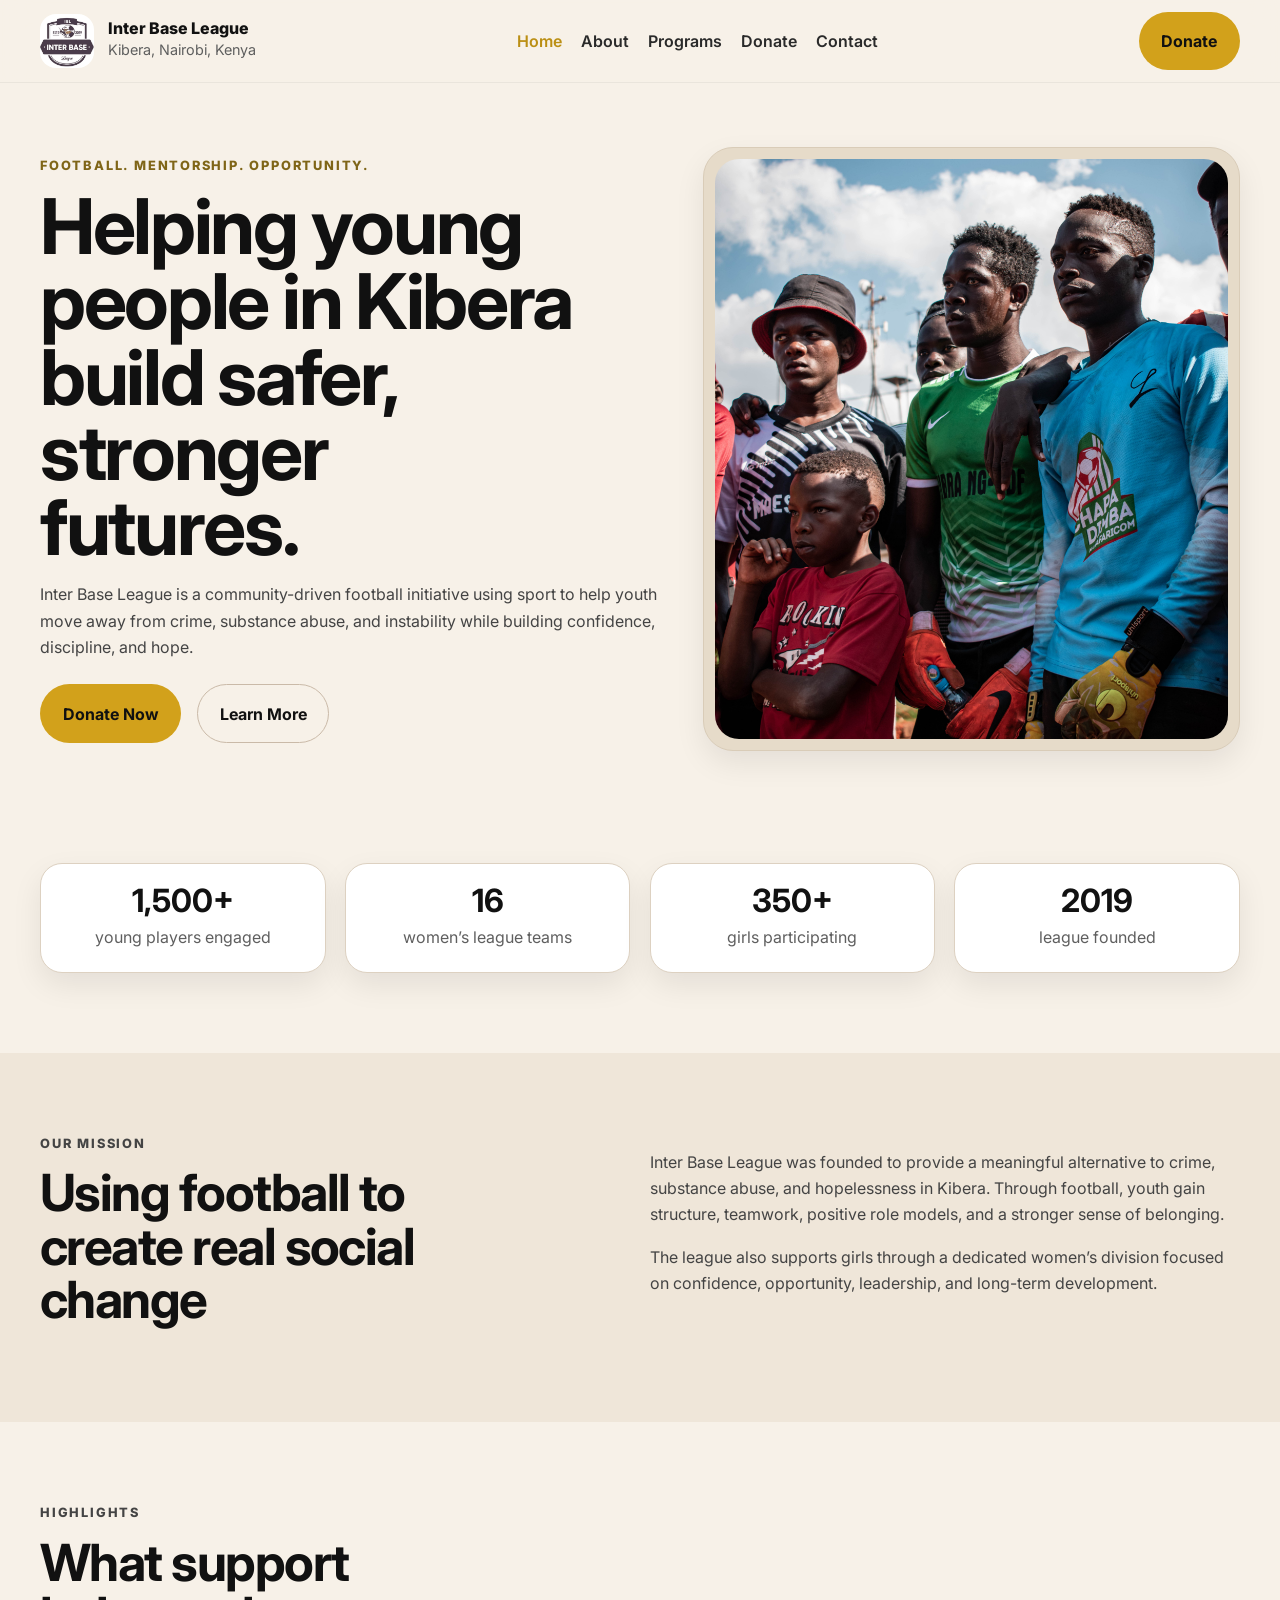
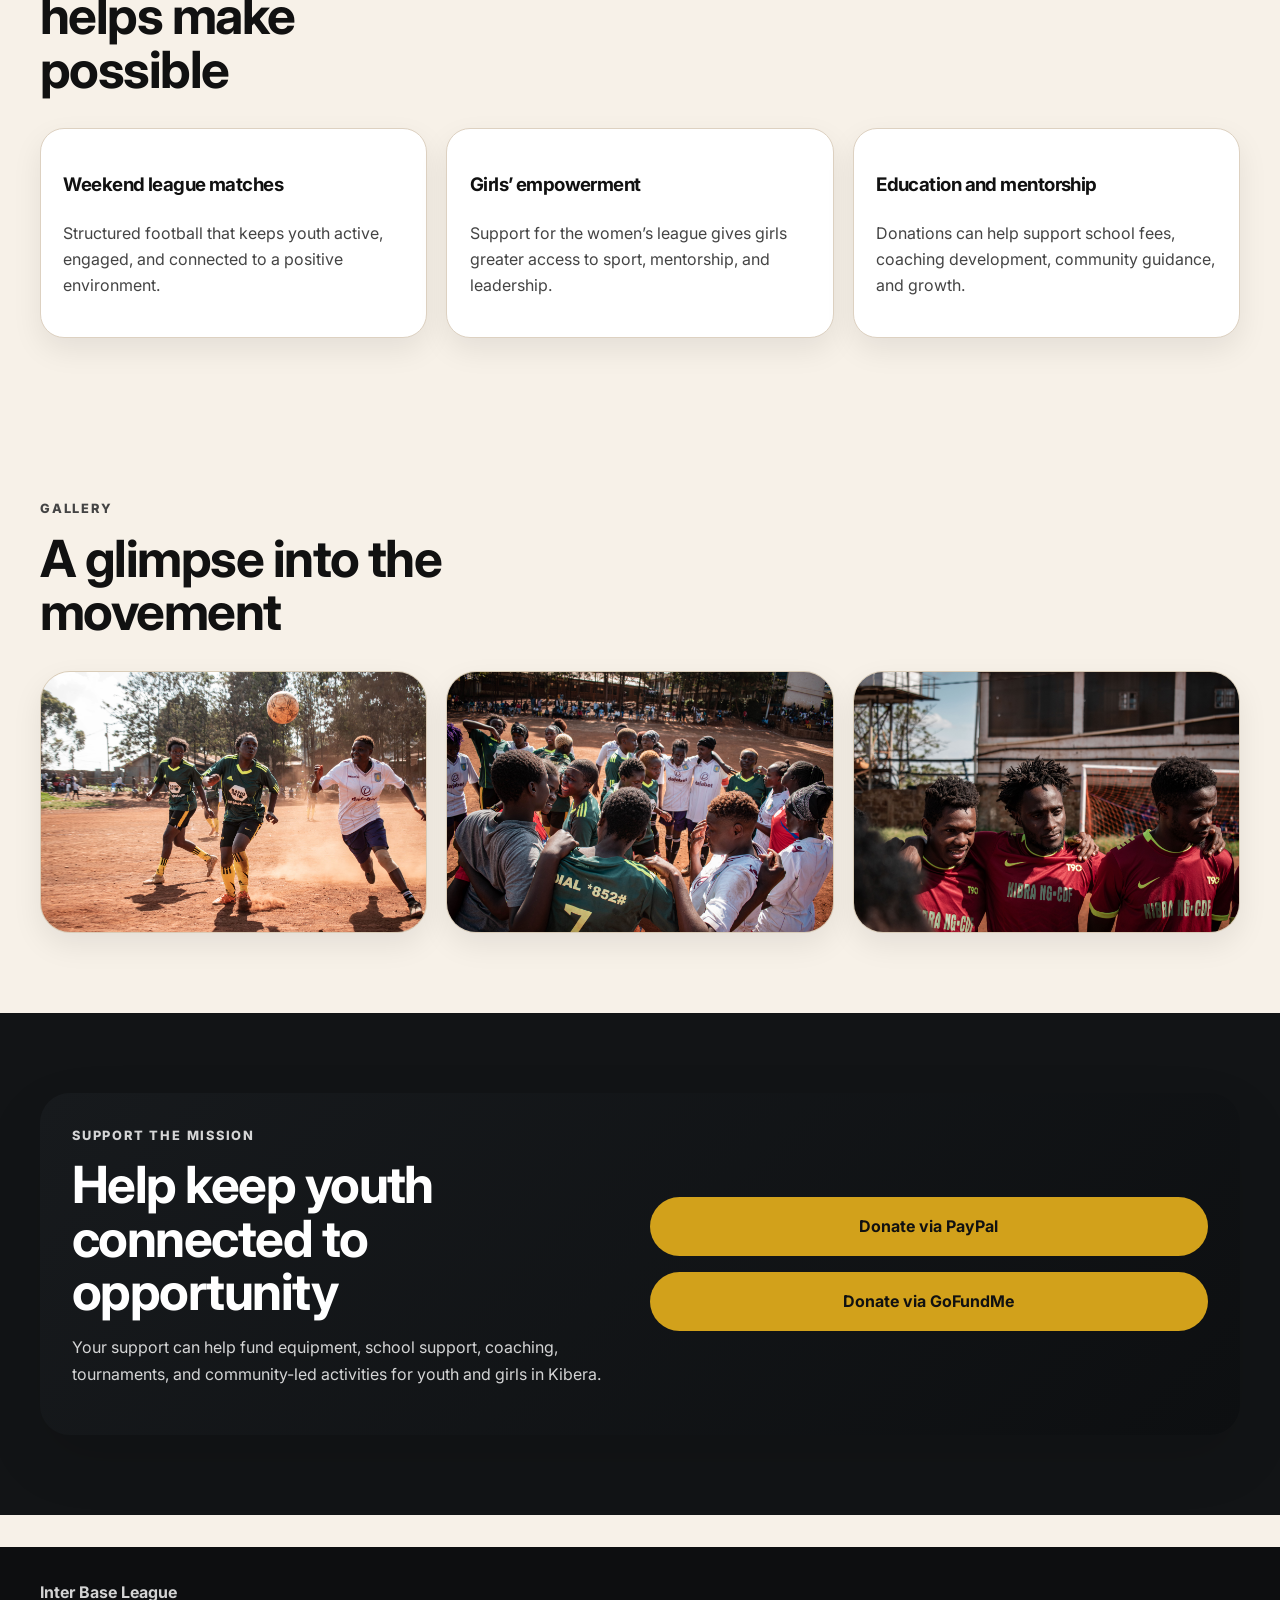
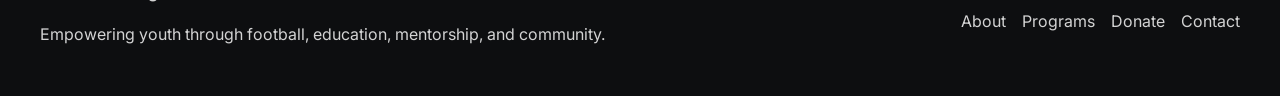
==== index.html @ 02e40d06 "Update index.html" ====
<!DOCTYPE html>
<html lang="en">
<head>
  <meta charset="UTF-8" />
  <meta name="viewport" content="width=device-width, initial-scale=1.0" />
  <title>Inter Base League | Home</title>
  <meta name="description" content="Support Inter Base League in Kibera, Nairobi through football, mentorship, education, and community development." />
  <link rel="preconnect" href="https://fonts.googleapis.com">
  <link rel="preconnect" href="https://fonts.gstatic.com" crossorigin>
  <link href="https://fonts.googleapis.com/css2?family=Inter:wght@400;500;600;700;800;900&display=swap" rel="stylesheet">
  <link rel="stylesheet" href="style.css" />
</head>
<body>
  <header class="site-header">
    <div class="container nav">
      <a href="index.html" class="brand">
        <div class="brand-mark">
          <img src="logo.png" alt="Inter Base League logo" onerror="this.parentElement.innerHTML='LOGO'">
        </div>
        <div class="brand-copy">
          <span class="brand-title">Inter Base League</span>
          <span class="brand-subtitle">Kibera, Nairobi, Kenya</span>
        </div>
      </a>

      <nav class="desktop-nav">
        <a href="index.html" class="active">Home</a>
        <a href="about.html">About</a>
        <a href="programs.html">Programs</a>
        <a href="donate.html">Donate</a>
        <a href="contact.html">Contact</a>
      </nav>

      <div class="nav-actions">
        <a href="donate.html" class="btn btn-primary nav-btn">Donate</a>
        <button class="menu-toggle" aria-label="Open menu">☰</button>
      </div>
    </div>

    <div class="container mobile-nav">
      <div class="mobile-nav-inner">
        <a href="index.html" class="active">Home</a>
        <a href="about.html">About</a>
        <a href="programs.html">Programs</a>
        <a href="donate.html">Donate</a>
        <a href="contact.html">Contact</a>
      </div>
    </div>
  </header>

  <main>
    <section class="page-hero">
      <div class="container page-hero-grid">
        <div>
          <p class="eyebrow">Football. Mentorship. Opportunity.</p>
          <h1>Helping young people in Kibera build safer, stronger futures.</h1>
          <p class="lead">
            Inter Base League is a community-driven football initiative using sport to help
            youth move away from crime, substance abuse, and instability while building
            confidence, discipline, and hope.
          </p>
          <div style="display:flex;gap:1rem;flex-wrap:wrap;margin-top:1.5rem;">
            <a href="donate.html" class="btn btn-primary">Donate Now</a>
            <a href="about.html" class="btn btn-secondary">Learn More</a>
          </div>
        </div>

        <div class="hero-frame">
          <img
            src="home-hero.jpg"
            alt="Inter Base League players and community"
            class="hero-media-fixed"
            onerror="this.replaceWith(Object.assign(document.createElement('div'), {className:'placeholder placeholder-tall', textContent:'Home Hero Photo Placeholder'}))"
          />
        </div>
      </div>
    </section>

    <section class="section">
      <div class="container stats-grid">
        <div class="stat-box">
          <strong>1,500+</strong>
          <span>young players engaged</span>
        </div>
        <div class="stat-box">
          <strong>16</strong>
          <span>women’s league teams</span>
        </div>
        <div class="stat-box">
          <strong>350+</strong>
          <span>girls participating</span>
        </div>
        <div class="stat-box">
          <strong>2019</strong>
          <span>league founded</span>
        </div>
      </div>
    </section>

    <section class="section section-soft">
      <div class="container split">
        <div>
          <p class="eyebrow">Our mission</p>
          <h2>Using football to create real social change</h2>
        </div>
        <div class="copy-block">
          <p>
            Inter Base League was founded to provide a meaningful alternative to crime,
            substance abuse, and hopelessness in Kibera. Through football, youth gain
            structure, teamwork, positive role models, and a stronger sense of belonging.
          </p>
          <p>
            The league also supports girls through a dedicated women’s division focused on
            confidence, opportunity, leadership, and long-term development.
          </p>
        </div>
      </div>
    </section>

    <section class="section">
      <div class="container section-heading">
        <p class="eyebrow">Highlights</p>
        <h2>What support helps make possible</h2>
      </div>

      <div class="container cards-3">
        <article class="card">
          <h3>Weekend league matches</h3>
          <p>Structured football that keeps youth active, engaged, and connected to a positive environment.</p>
        </article>
        <article class="card">
          <h3>Girls’ empowerment</h3>
          <p>Support for the women’s league gives girls greater access to sport, mentorship, and leadership.</p>
        </article>
        <article class="card">
          <h3>Education and mentorship</h3>
          <p>Donations can help support school fees, coaching development, community guidance, and growth.</p>
        </article>
      </div>
    </section>

    <section class="section">
      <div class="container section-heading">
        <p class="eyebrow">Gallery</p>
        <h2>A glimpse into the movement</h2>
      </div>

      <div class="container gallery-grid">
        <div class="gallery-card">
          <img src="gallery-1.jpg" alt="Inter Base League gallery image 1" class="media image-small" onerror="this.replaceWith(Object.assign(document.createElement('div'), {className:'placeholder placeholder-small', textContent:'Gallery Photo 1'}))">
        </div>
        <div class="gallery-card">
          <img src="gallery-2.jpg" alt="Inter Base League gallery image 2" class="media image-small" onerror="this.replaceWith(Object.assign(document.createElement('div'), {className:'placeholder placeholder-small', textContent:'Gallery Photo 2'}))">
        </div>
        <div class="gallery-card">
          <img src="gallery-3.jpg" alt="Inter Base League gallery image 3" class="media image-small" onerror="this.replaceWith(Object.assign(document.createElement('div'), {className:'placeholder placeholder-small', textContent:'Gallery Photo 3'}))">
        </div>
      </div>
    </section>

    <section class="section section-dark">
      <div class="container cta-banner">
        <div class="cta-grid">
          <div>
            <p class="eyebrow eyebrow-light">Support the mission</p>
            <h2>Help keep youth connected to opportunity</h2>
            <p>
              Your support can help fund equipment, school support, coaching, tournaments,
              and community-led activities for youth and girls in Kibera.
            </p>
          </div>
          <div style="display:flex;flex-direction:column;gap:1rem;justify-content:center;">
            <a href="donate.html" class="btn btn-primary btn-block">Donate via PayPal</a>
            <a href="donate.html" class="btn btn-primary btn-block">Donate via GoFundMe</a>
          </div>
        </div>
      </div>
    </section>
  </main>

  <footer class="site-footer">
    <div class="container footer-grid">
      <div>
        <strong>Inter Base League</strong>
        <p>Empowering youth through football, education, mentorship, and community.</p>
      </div>
      <div class="footer-links">
        <a href="about.html">About</a>
        <a href="programs.html">Programs</a>
        <a href="donate.html">Donate</a>
        <a href="contact.html">Contact</a>
      </div>
    </div>
  </footer>

  <script src="script.js"></script>
</body>
</html>
---- style.css ----
:root {
  --bg: #f7f1e8;
  --surface: #ffffff;
  --surface-soft: #efe6d9;
  --surface-muted: #e7dccd;
  --text: #111111;
  --muted: #5f5f5f;
  --line: #ddd1c1;
  --accent: #d2a11b;
  --accent-dark: #bb8f14;
  --dark: #121416;
  --dark-2: #1a1d20;
  --light: #ffffff;
  --max: 1200px;
  --radius-xl: 30px;
  --radius-lg: 24px;
  --radius-md: 18px;
  --shadow-lg: 0 24px 60px rgba(0, 0, 0, 0.10);
  --shadow-md: 0 12px 30px rgba(0, 0, 0, 0.08);
}

* {
  box-sizing: border-box;
}

html {
  scroll-behavior: smooth;
}

body {
  margin: 0;
  font-family: "Inter", sans-serif;
  background: var(--bg);
  color: var(--text);
  line-height: 1.65;
}

a {
  color: inherit;
  text-decoration: none;
}

img {
  max-width: 100%;
  display: block;
}

.container {
  width: min(100% - 2rem, var(--max));
  margin-inline: auto;
}

.site-header {
  position: sticky;
  top: 0;
  z-index: 1000;
  background: rgba(247, 241, 232, 0.92);
  backdrop-filter: blur(14px);
  border-bottom: 1px solid rgba(17, 17, 17, 0.05);
}

.nav {
  min-height: 82px;
  display: flex;
  align-items: center;
  justify-content: space-between;
  gap: 1rem;
}

.brand {
  display: flex;
  align-items: center;
  gap: 0.9rem;
}

.brand-mark {
  width: 54px;
  height: 54px;
  border-radius: 16px;
  overflow: hidden;
  background: var(--dark);
  display: grid;
  place-items: center;
  color: #fff;
  font-size: 0.78rem;
  font-weight: 800;
  flex-shrink: 0;
}

.brand-mark img {
  width: 100%;
  height: 100%;
  object-fit: cover;
}

.brand-copy {
  display: flex;
  flex-direction: column;
}

.brand-title {
  font-weight: 800;
  line-height: 1.1;
}

.brand-subtitle {
  font-size: 0.9rem;
  color: var(--muted);
}

.desktop-nav {
  display: flex;
  align-items: center;
  gap: 1.2rem;
  flex-wrap: wrap;
}

.desktop-nav a,
.mobile-nav a {
  font-weight: 600;
  color: #2a2a2a;
}

.desktop-nav a.active,
.mobile-nav a.active {
  color: var(--accent-dark);
}

.nav-actions {
  display: flex;
  align-items: center;
  gap: 0.75rem;
}

.menu-toggle {
  display: none;
  width: 46px;
  height: 46px;
  border: 1px solid var(--line);
  background: #fff;
  border-radius: 12px;
  cursor: pointer;
  font-size: 1.2rem;
}

.mobile-nav {
  display: none;
  padding: 0 0 1rem;
}

.mobile-nav.open {
  display: block;
}

.mobile-nav-inner {
  display: flex;
  flex-direction: column;
  gap: 0.75rem;
  background: #fff;
  border: 1px solid var(--line);
  border-radius: 20px;
  padding: 1rem;
  box-shadow: var(--shadow-md);
}

.btn {
  display: inline-flex;
  align-items: center;
  justify-content: center;
  min-height: 50px;
  padding: 0.95rem 1.35rem;
  border-radius: 999px;
  border: 1px solid transparent;
  font-weight: 700;
  transition: 0.2s ease;
  cursor: pointer;
}

.btn:hover {
  transform: translateY(-1px);
}

.btn-primary {
  background: var(--accent);
  color: #111;
}

.btn-primary:hover {
  background: var(--accent-dark);
}

.btn-secondary {
  background: transparent;
  border-color: #cabaa8;
  color: var(--text);
}

.btn-secondary:hover {
  background: rgba(255,255,255,0.55);
}

.btn-secondary-light {
  background: transparent;
  border-color: rgba(255,255,255,0.35);
  color: #fff;
}

.btn-secondary-light:hover {
  background: rgba(255,255,255,0.08);
}

.btn-block {
  width: 100%;
}

.page-hero {
  padding: 4rem 0 2rem;
}

.page-hero-grid {
  display: grid;
  grid-template-columns: 1.08fr 0.92fr;
  gap: 2rem;
  align-items: center;
}

.eyebrow {
  margin: 0 0 0.8rem;
  font-size: 0.8rem;
  font-weight: 800;
  text-transform: uppercase;
  letter-spacing: 0.14em;
  color: #7f6517;
}

.eyebrow-light {
  color: #f2d26d;
}

h1, h2, h3 {
  letter-spacing: -0.03em;
}

.page-hero h1 {
  margin: 0 0 1rem;
  font-size: clamp(2.7rem, 6vw, 5rem);
  line-height: 0.98;
  max-width: 11ch;
}

.section h2 {
  margin: 0 0 1rem;
  font-size: clamp(2rem, 4vw, 3.3rem);
  line-height: 1.04;
  max-width: 13ch;
}

.lead,
.section-intro-text,
.copy-block p,
.text-muted,
.card p,
.panel p,
.feature-card p,
.faq-item p,
.contact-card p,
.donate-note,
.list-card li,
.section p {
  color: #444;
}

.hero-frame,
.image-card,
.gallery-card,
.side-panel,
.contact-card,
.card,
.panel,
.feature-card,
.faq-item,
.list-card {
  box-shadow: var(--shadow-md);
}

.hero-frame,
.image-card,
.gallery-card {
  background: #e6dbc9;
  border: 1px solid #d9ccb8;
  border-radius: var(--radius-xl);
  overflow: hidden;
}

.hero-frame {
  padding: 0.7rem;
}

.media,
.hero-media-fixed {
  width: 100%;
  display: block;
  object-fit: cover;
}

.hero-media-fixed {
  height: 580px;
  border-radius: 24px;
}

.image-medium {
  height: 420px;
}

.image-small {
  height: 260px;
}

.placeholder {
  min-height: 260px;
  display: grid;
  place-items: center;
  text-align: center;
  padding: 2rem;
  font-weight: 700;
  color: #6d6459;
  border-radius: 24px;
  background:
    linear-gradient(135deg, rgba(255,255,255,0.48), rgba(0,0,0,0.04)),
    repeating-linear-gradient(
      45deg,
      rgba(255,255,255,0.25) 0,
      rgba(255,255,255,0.25) 14px,
      rgba(0,0,0,0.02) 14px,
      rgba(0,0,0,0.02) 28px
    );
}

.placeholder-tall {
  min-height: 580px;
}

.placeholder-medium {
  min-height: 420px;
}

.placeholder-small {
  min-height: 240px;
}

.section {
  padding: 5rem 0;
}

.section-soft {
  background: var(--surface-soft);
}

.section-dark {
  background: var(--dark);
  color: var(--light);
}

.section-dark p,
.section-dark li {
  color: rgba(255,255,255,0.82);
}

.section-heading {
  margin-bottom: 2rem;
}

.two-col,
.split,
.contact-grid,
.cta-grid,
.programs-grid,
.stats-grid,
.gallery-grid,
.faq-grid,
.cards-3,
.cards-2 {
  display: grid;
  gap: 1.2rem;
}

.two-col,
.split,
.contact-grid,
.cta-grid,
.faq-grid {
  grid-template-columns: 1fr 1fr;
}

.cards-3,
.programs-grid {
  grid-template-columns: repeat(3, 1fr);
}

.cards-2 {
  grid-template-columns: repeat(2, 1fr);
}

.stats-grid {
  grid-template-columns: repeat(4, 1fr);
}

.gallery-grid {
  grid-template-columns: repeat(3, 1fr);
}

.card,
.panel,
.feature-card,
.faq-item,
.list-card,
.contact-card,
.side-panel {
  background: var(--surface);
  border: 1px solid var(--line);
  border-radius: 24px;
  padding: 1.4rem;
}

.side-panel.dark,
.panel.dark {
  background: linear-gradient(135deg, #171a1d, #0d0f11);
  color: #fff;
  border: none;
  box-shadow: var(--shadow-lg);
}

.side-panel.dark p,
.panel.dark p,
.side-panel.dark li,
.panel.dark li {
  color: rgba(255,255,255,0.82);
}

.stat-box {
  background: var(--surface);
  border: 1px solid var(--line);
  border-radius: 22px;
  padding: 1.3rem;
  text-align: center;
  box-shadow: var(--shadow-md);
}

.stat-box strong {
  display: block;
  font-size: 2rem;
  line-height: 1;
  margin-bottom: 0.45rem;
}

.stat-box span {
  color: var(--muted);
}

.list-clean {
  margin: 0;
  padding-left: 1.2rem;
}

.cta-banner {
  background: linear-gradient(135deg, #171a1d, #0d0f11);
  color: #fff;
  border-radius: 30px;
  padding: 2rem;
  box-shadow: var(--shadow-lg);
}

.cta-banner p {
  color: rgba(255,255,255,0.82);
}

.site-footer {
  background: #0d0e10;
  color: rgba(255,255,255,0.82);
  padding: 2rem 0;
  margin-top: 2rem;
}

.footer-grid {
  display: flex;
  justify-content: space-between;
  gap: 1rem;
  align-items: center;
}

.footer-links {
  display: flex;
  gap: 1rem;
  flex-wrap: wrap;
}

@media (max-width: 1050px) {
  .page-hero-grid,
  .two-col,
  .split,
  .contact-grid,
  .cta-grid,
  .faq-grid,
  .cards-3,
  .cards-2,
  .programs-grid,
  .stats-grid,
  .gallery-grid {
    grid-template-columns: 1fr;
  }

  .desktop-nav,
  .nav-btn {
    display: none;
  }

  .menu-toggle {
    display: inline-flex;
    align-items: center;
    justify-content: center;
  }

  .hero-media-fixed {
    height: 360px;
  }

  .image-medium {
    height: 300px;
  }

  .image-small {
    height: 220px;
  }

  .footer-grid {
    flex-direction: column;
    align-items: flex-start;
  }
}

@media (max-width: 640px) {
  .container {
    width: min(100% - 1.2rem, var(--max));
  }

  .page-hero {
    padding-top: 2.5rem;
  }

  .section {
    padding: 4rem 0;
  }
}
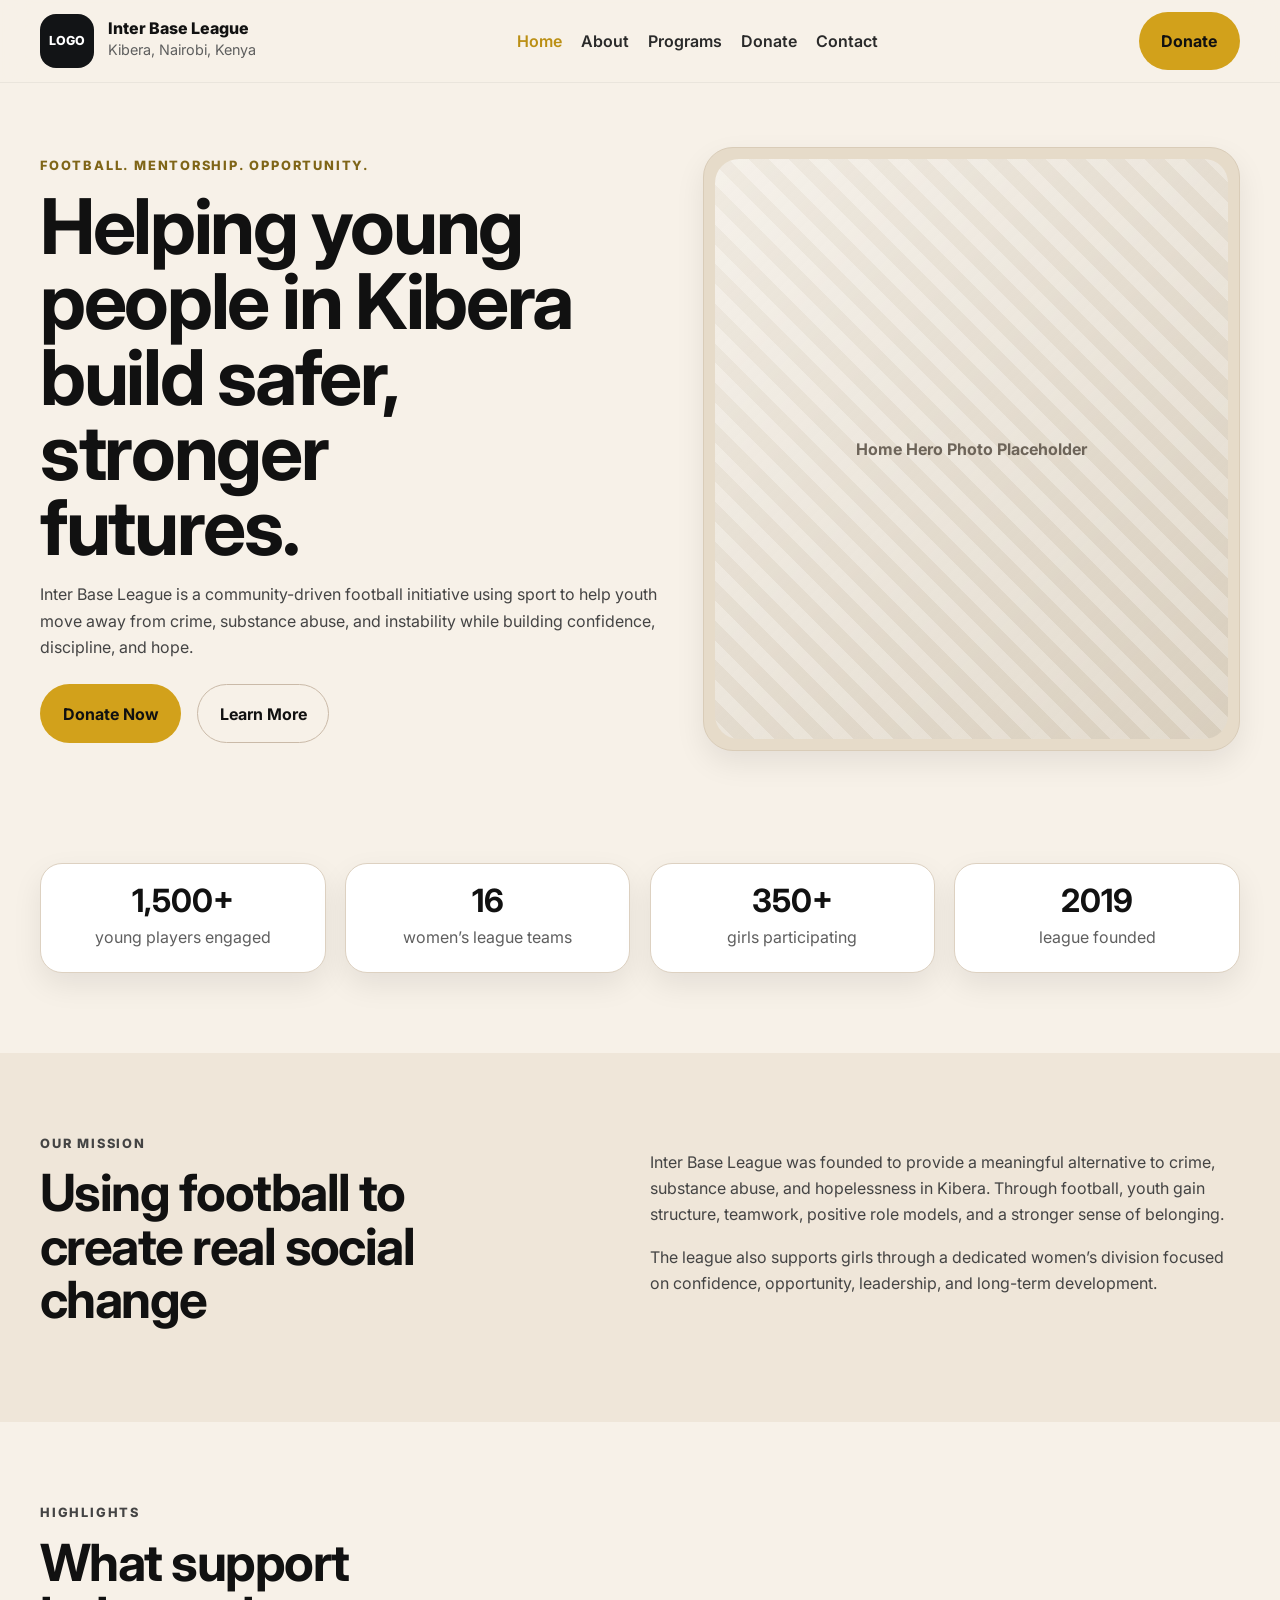
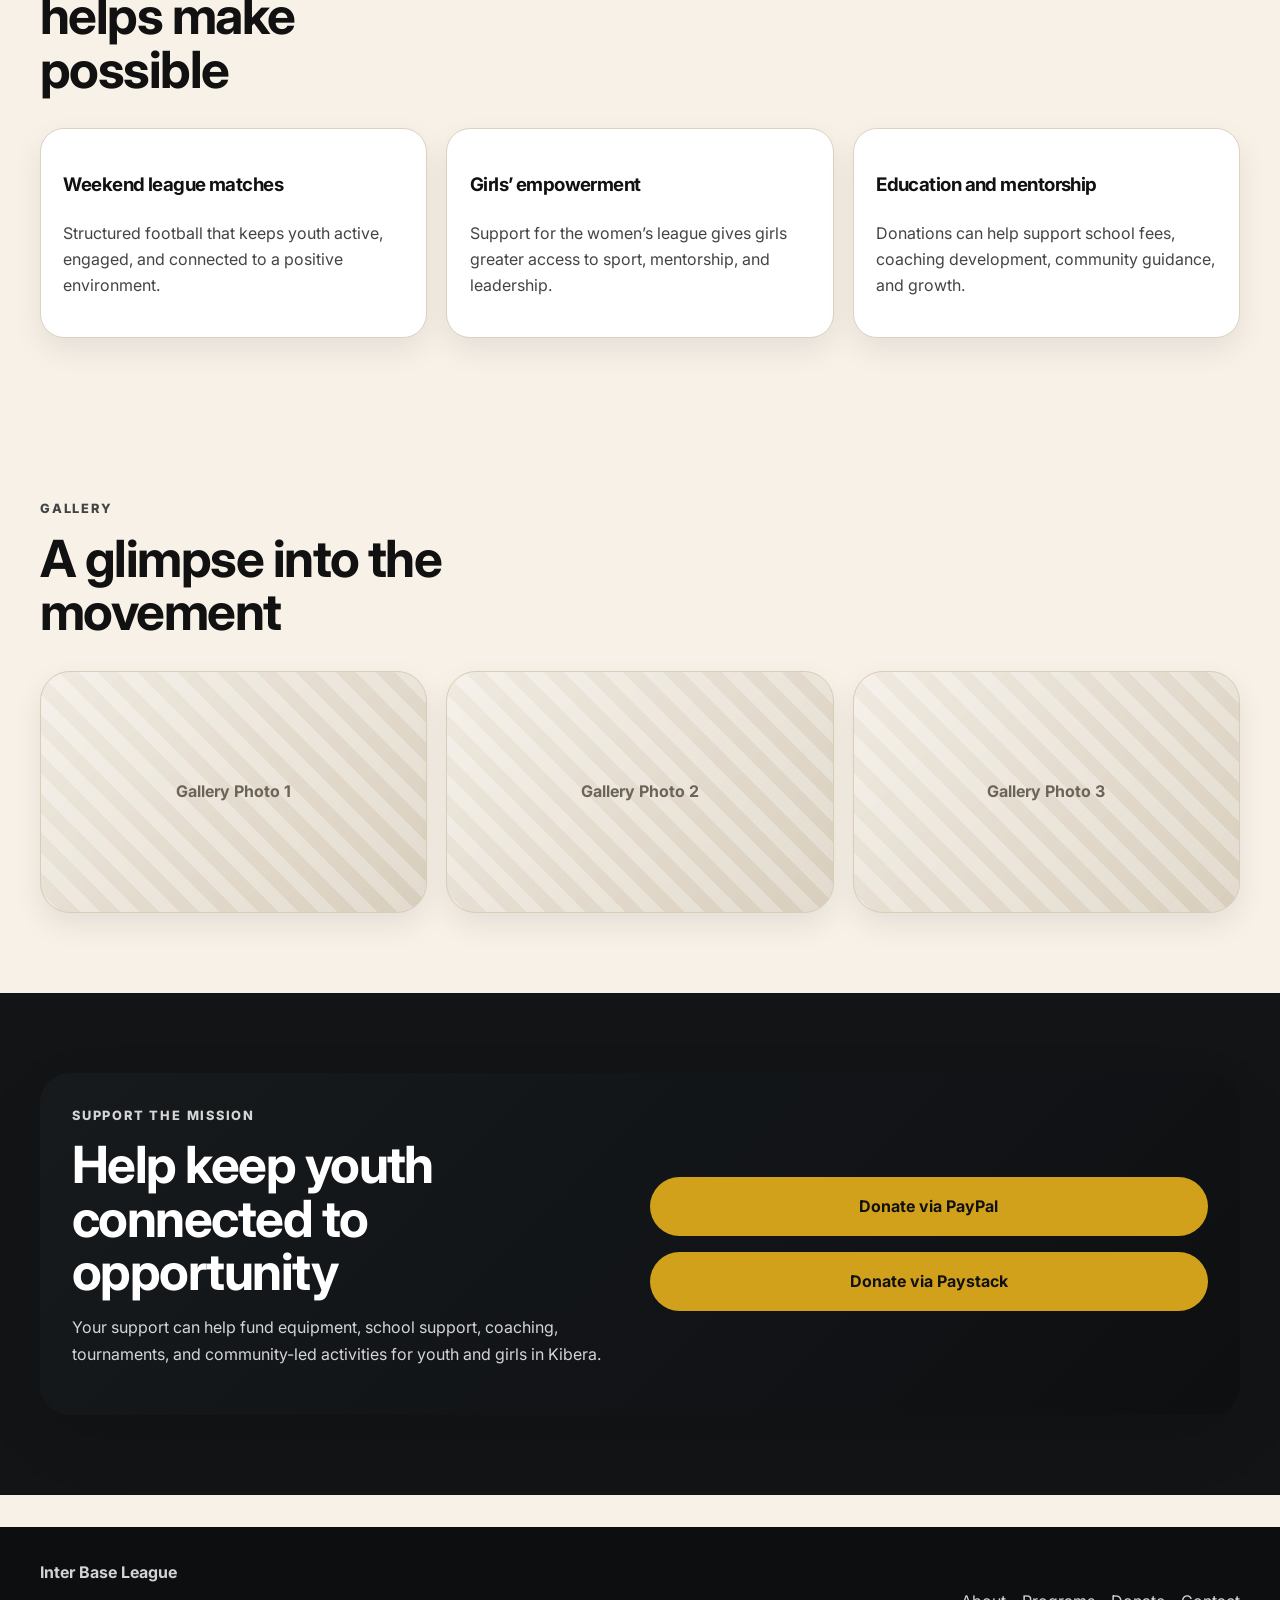
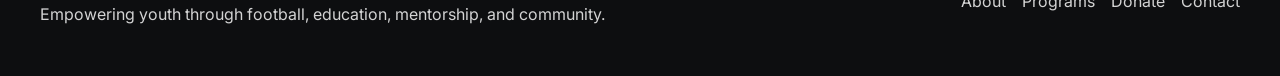
==== commit 5c3a3cec: "Update index.html" ====
--- a/index.html
+++ b/index.html
@@ -15,7 +15,7 @@
     <div class="container nav">
       <a href="index.html" class="brand">
         <div class="brand-mark">
-          <img src="logo.png" alt="Inter Base League logo" onerror="this.parentElement.innerHTML='LOGO'">
+          <img src="newlogo.png" alt="Inter Base League logo" onerror="this.parentElement.innerHTML='LOGO'">
         </div>
         <div class="brand-copy">
           <span class="brand-title">Inter Base League</span>
@@ -67,7 +67,7 @@
 
         <div class="hero-frame">
           <img
-            src="home-hero.jpg"
+            src="newhome-hero.jpg"
             alt="Inter Base League players and community"
             class="hero-media-fixed"
             onerror="this.replaceWith(Object.assign(document.createElement('div'), {className:'placeholder placeholder-tall', textContent:'Home Hero Photo Placeholder'}))"
@@ -147,13 +147,13 @@
 
       <div class="container gallery-grid">
         <div class="gallery-card">
-          <img src="gallery-1.jpg" alt="Inter Base League gallery image 1" class="media image-small" onerror="this.replaceWith(Object.assign(document.createElement('div'), {className:'placeholder placeholder-small', textContent:'Gallery Photo 1'}))">
+          <img src="newgallery-1.jpg" alt="Inter Base League gallery image 1" class="media image-small" onerror="this.replaceWith(Object.assign(document.createElement('div'), {className:'placeholder placeholder-small', textContent:'Gallery Photo 1'}))">
         </div>
         <div class="gallery-card">
-          <img src="gallery-2.jpg" alt="Inter Base League gallery image 2" class="media image-small" onerror="this.replaceWith(Object.assign(document.createElement('div'), {className:'placeholder placeholder-small', textContent:'Gallery Photo 2'}))">
+          <img src="newgallery-2.jpg" alt="Inter Base League gallery image 2" class="media image-small" onerror="this.replaceWith(Object.assign(document.createElement('div'), {className:'placeholder placeholder-small', textContent:'Gallery Photo 2'}))">
         </div>
         <div class="gallery-card">
-          <img src="gallery-3.jpg" alt="Inter Base League gallery image 3" class="media image-small" onerror="this.replaceWith(Object.assign(document.createElement('div'), {className:'placeholder placeholder-small', textContent:'Gallery Photo 3'}))">
+          <img src="newgallery-3.jpg" alt="Inter Base League gallery image 3" class="media image-small" onerror="this.replaceWith(Object.assign(document.createElement('div'), {className:'placeholder placeholder-small', textContent:'Gallery Photo 3'}))">
         </div>
       </div>
     </section>
@@ -171,7 +171,7 @@
           </div>
           <div style="display:flex;flex-direction:column;gap:1rem;justify-content:center;">
             <a href="donate.html" class="btn btn-primary btn-block">Donate via PayPal</a>
-            <a href="donate.html" class="btn btn-primary btn-block">Donate via GoFundMe</a>
+            <a href="donate.html" class="btn btn-primary btn-block">Donate via Paystack</a>
           </div>
         </div>
       </div>
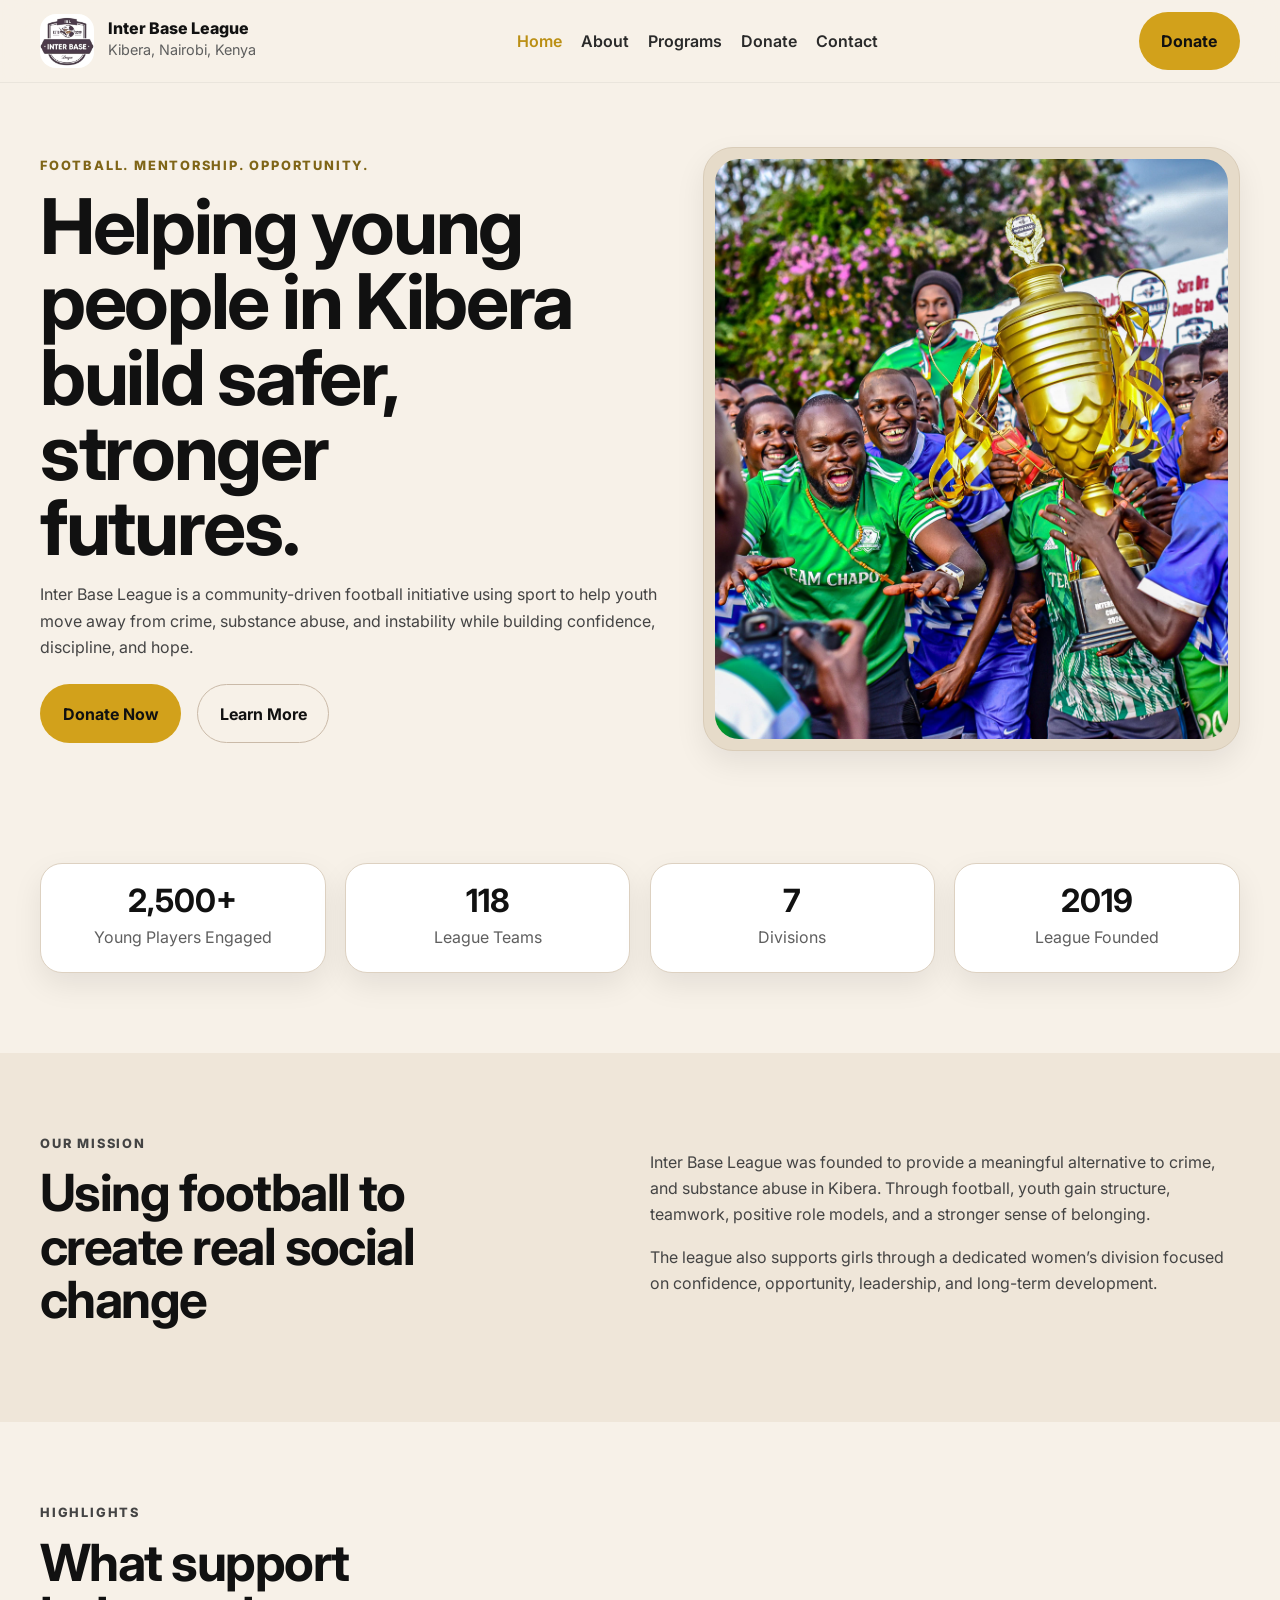
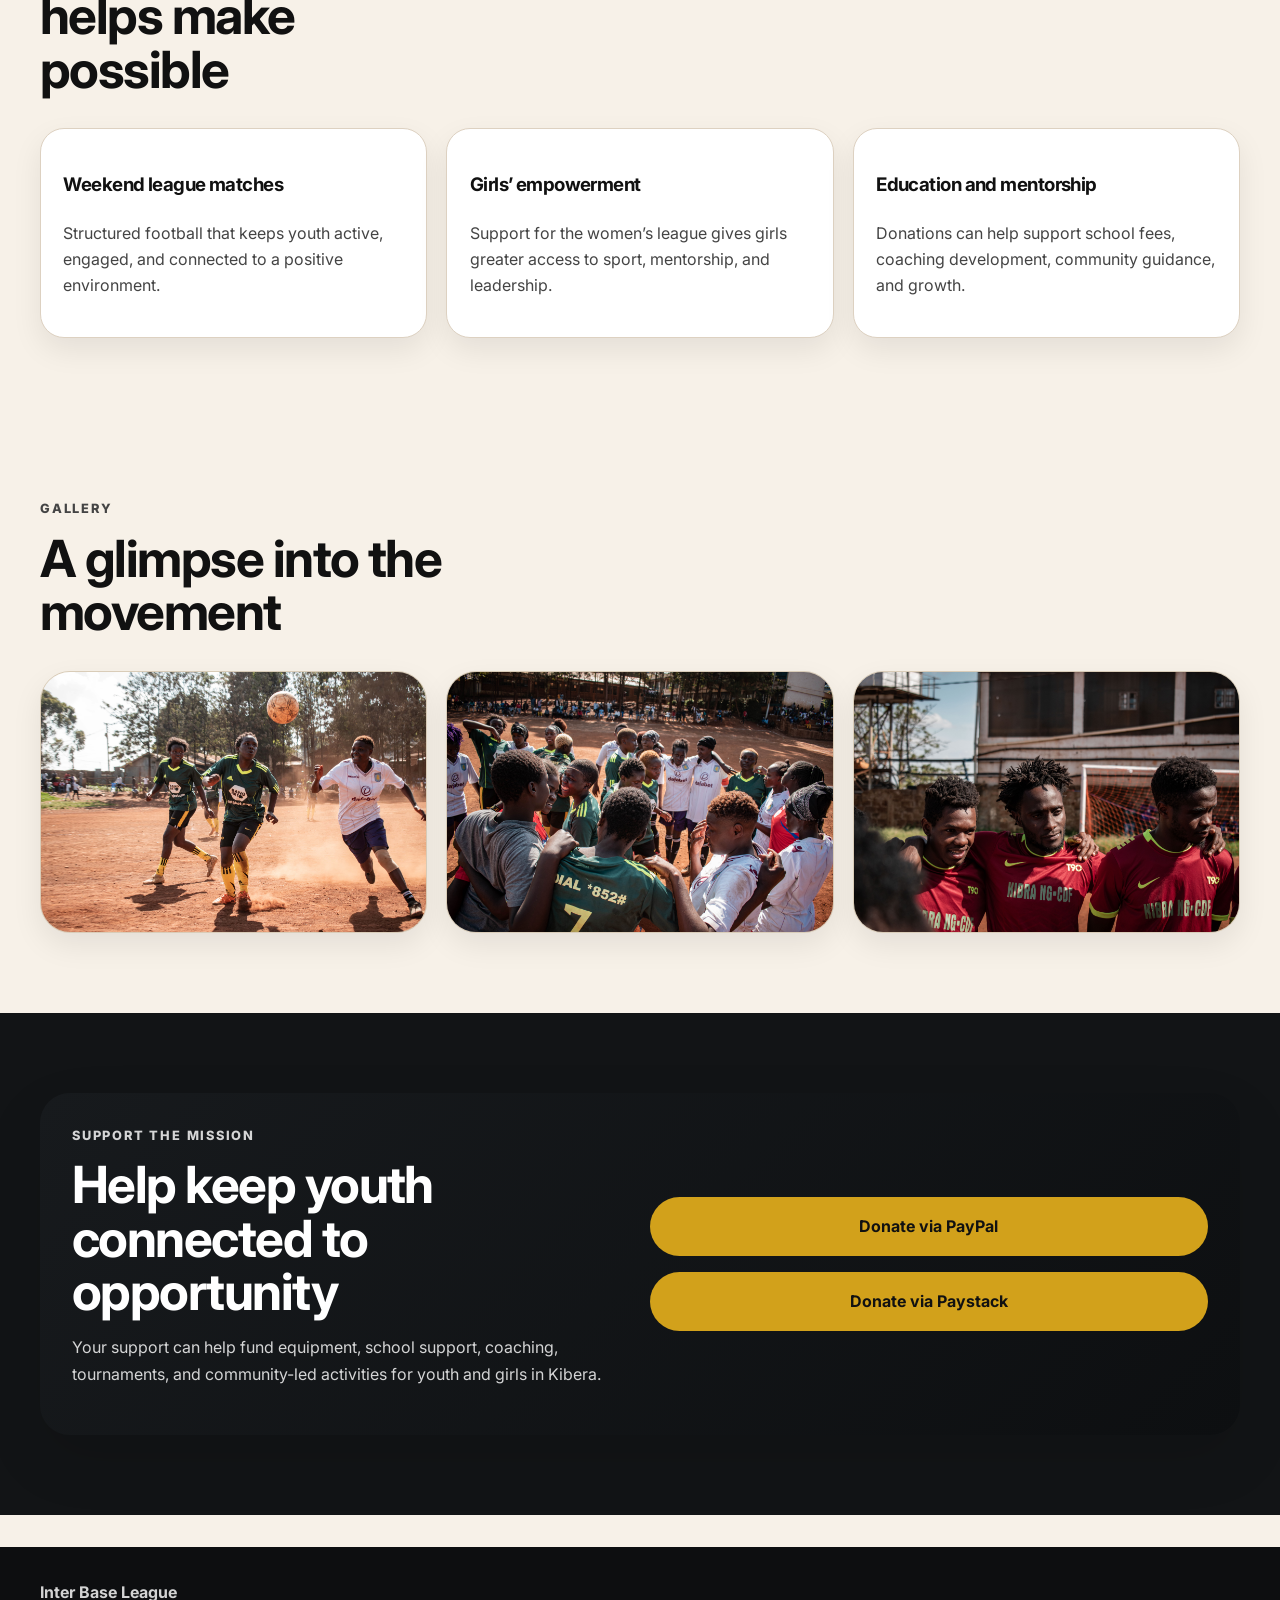
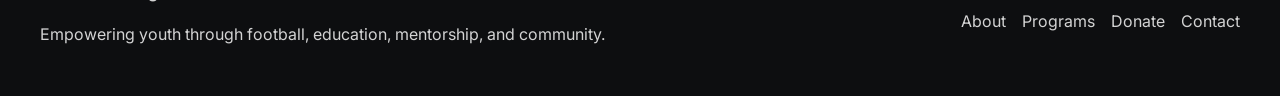
==== commit 7050d385: "Update index.html" ====
--- a/index.html
+++ b/index.html
@@ -79,20 +79,20 @@
     <section class="section">
       <div class="container stats-grid">
         <div class="stat-box">
-          <strong>1,500+</strong>
-          <span>young players engaged</span>
+          <strong>2,500+</strong>
+          <span>Young Players Engaged</span>
         </div>
         <div class="stat-box">
-          <strong>16</strong>
-          <span>women’s league teams</span>
+          <strong>118</strong>
+          <span>League Teams</span>
         </div>
         <div class="stat-box">
-          <strong>350+</strong>
-          <span>girls participating</span>
+          <strong>7</strong>
+          <span>Divisions</span>
         </div>
         <div class="stat-box">
           <strong>2019</strong>
-          <span>league founded</span>
+          <span>League Founded</span>
         </div>
       </div>
     </section>
@@ -106,7 +106,7 @@
         <div class="copy-block">
           <p>
             Inter Base League was founded to provide a meaningful alternative to crime,
-            substance abuse, and hopelessness in Kibera. Through football, youth gain
+            and substance abuse in Kibera. Through football, youth gain
             structure, teamwork, positive role models, and a stronger sense of belonging.
           </p>
           <p>
--- a/style.css
+++ b/style.css
@@ -550,4 +550,7 @@
   .section {
     padding: 4rem 0;
   }
-}+}
+img[src*="newcontact-hero.jpg"] {
+  object-position: 35% center;
+}
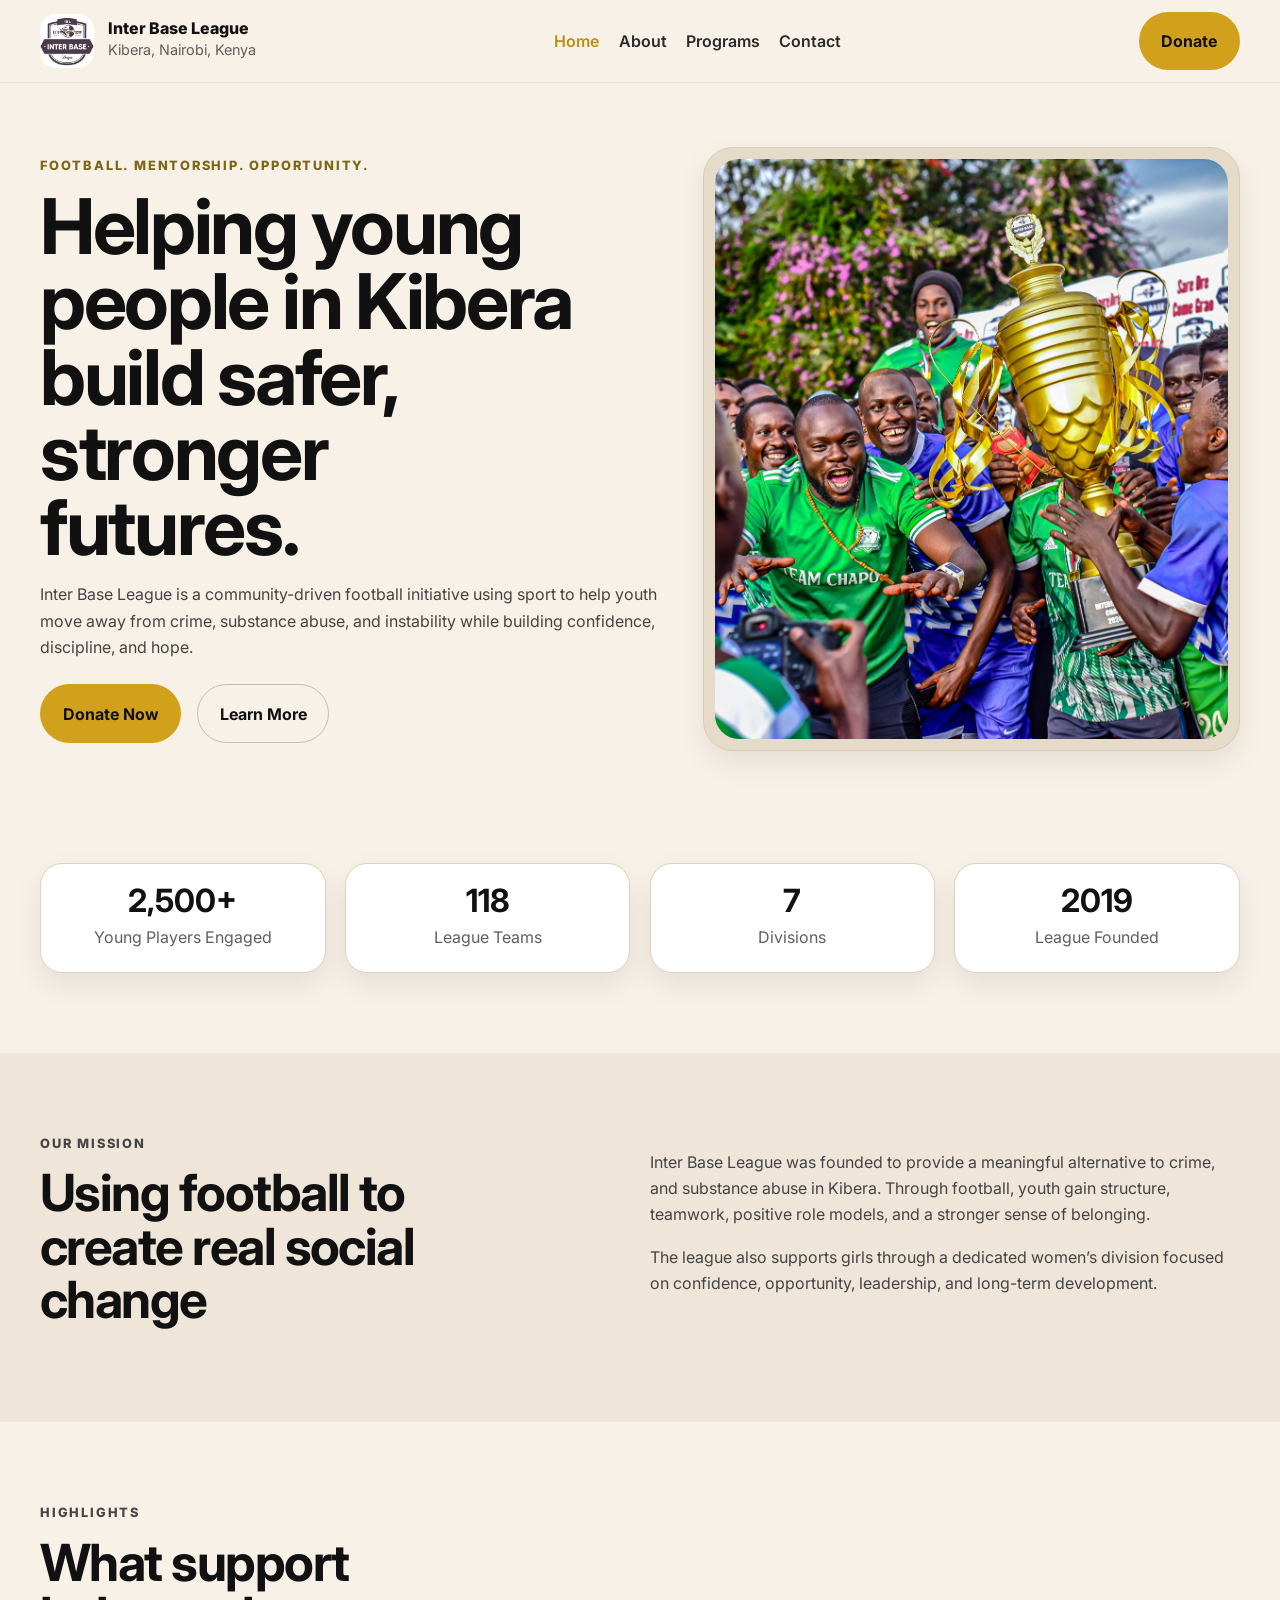
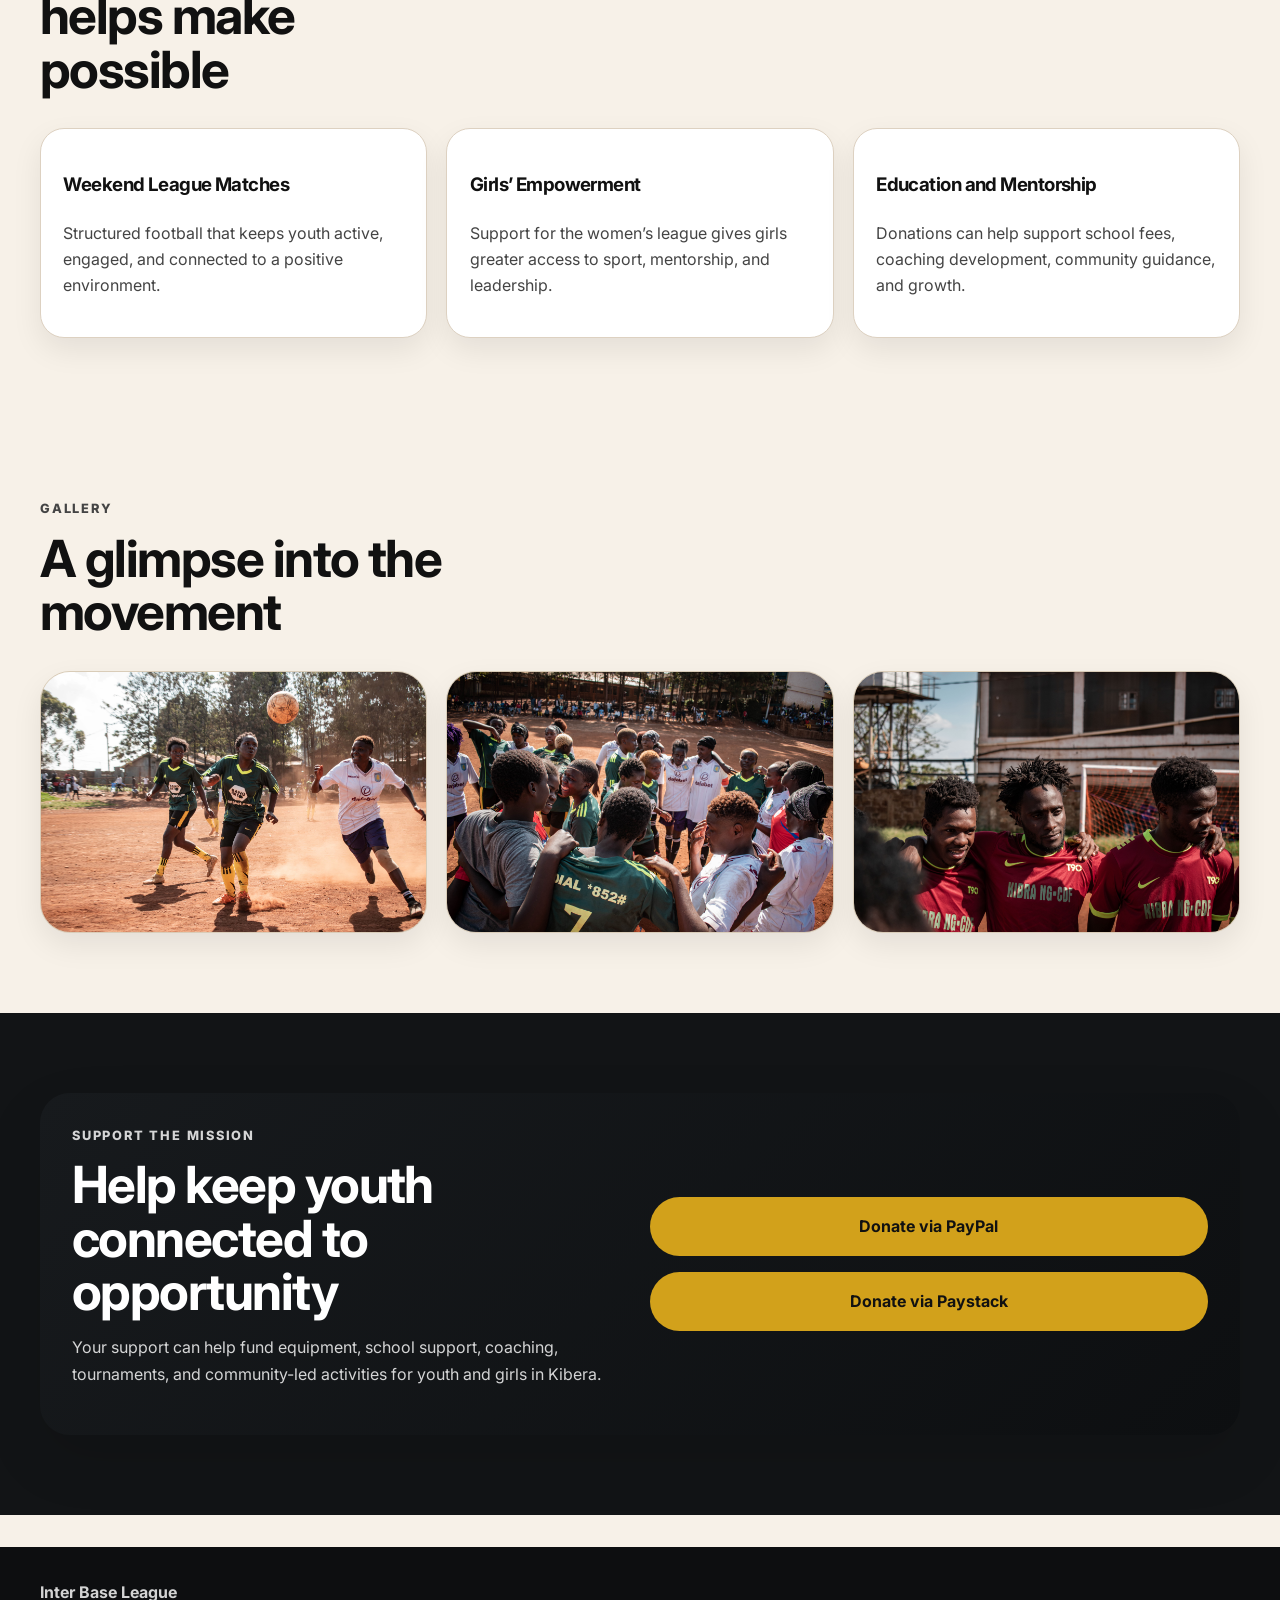
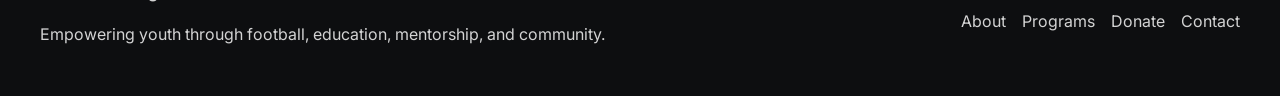
==== commit 55d24961: "Update index.html" ====
--- a/index.html
+++ b/index.html
@@ -27,7 +27,6 @@
         <a href="index.html" class="active">Home</a>
         <a href="about.html">About</a>
         <a href="programs.html">Programs</a>
-        <a href="donate.html">Donate</a>
         <a href="contact.html">Contact</a>
       </nav>
 
@@ -42,7 +41,6 @@
         <a href="index.html" class="active">Home</a>
         <a href="about.html">About</a>
         <a href="programs.html">Programs</a>
-        <a href="donate.html">Donate</a>
         <a href="contact.html">Contact</a>
       </div>
     </div>
@@ -125,15 +123,15 @@
 
       <div class="container cards-3">
         <article class="card">
-          <h3>Weekend league matches</h3>
+          <h3>Weekend League Matches</h3>
           <p>Structured football that keeps youth active, engaged, and connected to a positive environment.</p>
         </article>
         <article class="card">
-          <h3>Girls’ empowerment</h3>
+          <h3>Girls’ Empowerment</h3>
           <p>Support for the women’s league gives girls greater access to sport, mentorship, and leadership.</p>
         </article>
         <article class="card">
-          <h3>Education and mentorship</h3>
+          <h3>Education and Mentorship</h3>
           <p>Donations can help support school fees, coaching development, community guidance, and growth.</p>
         </article>
       </div>
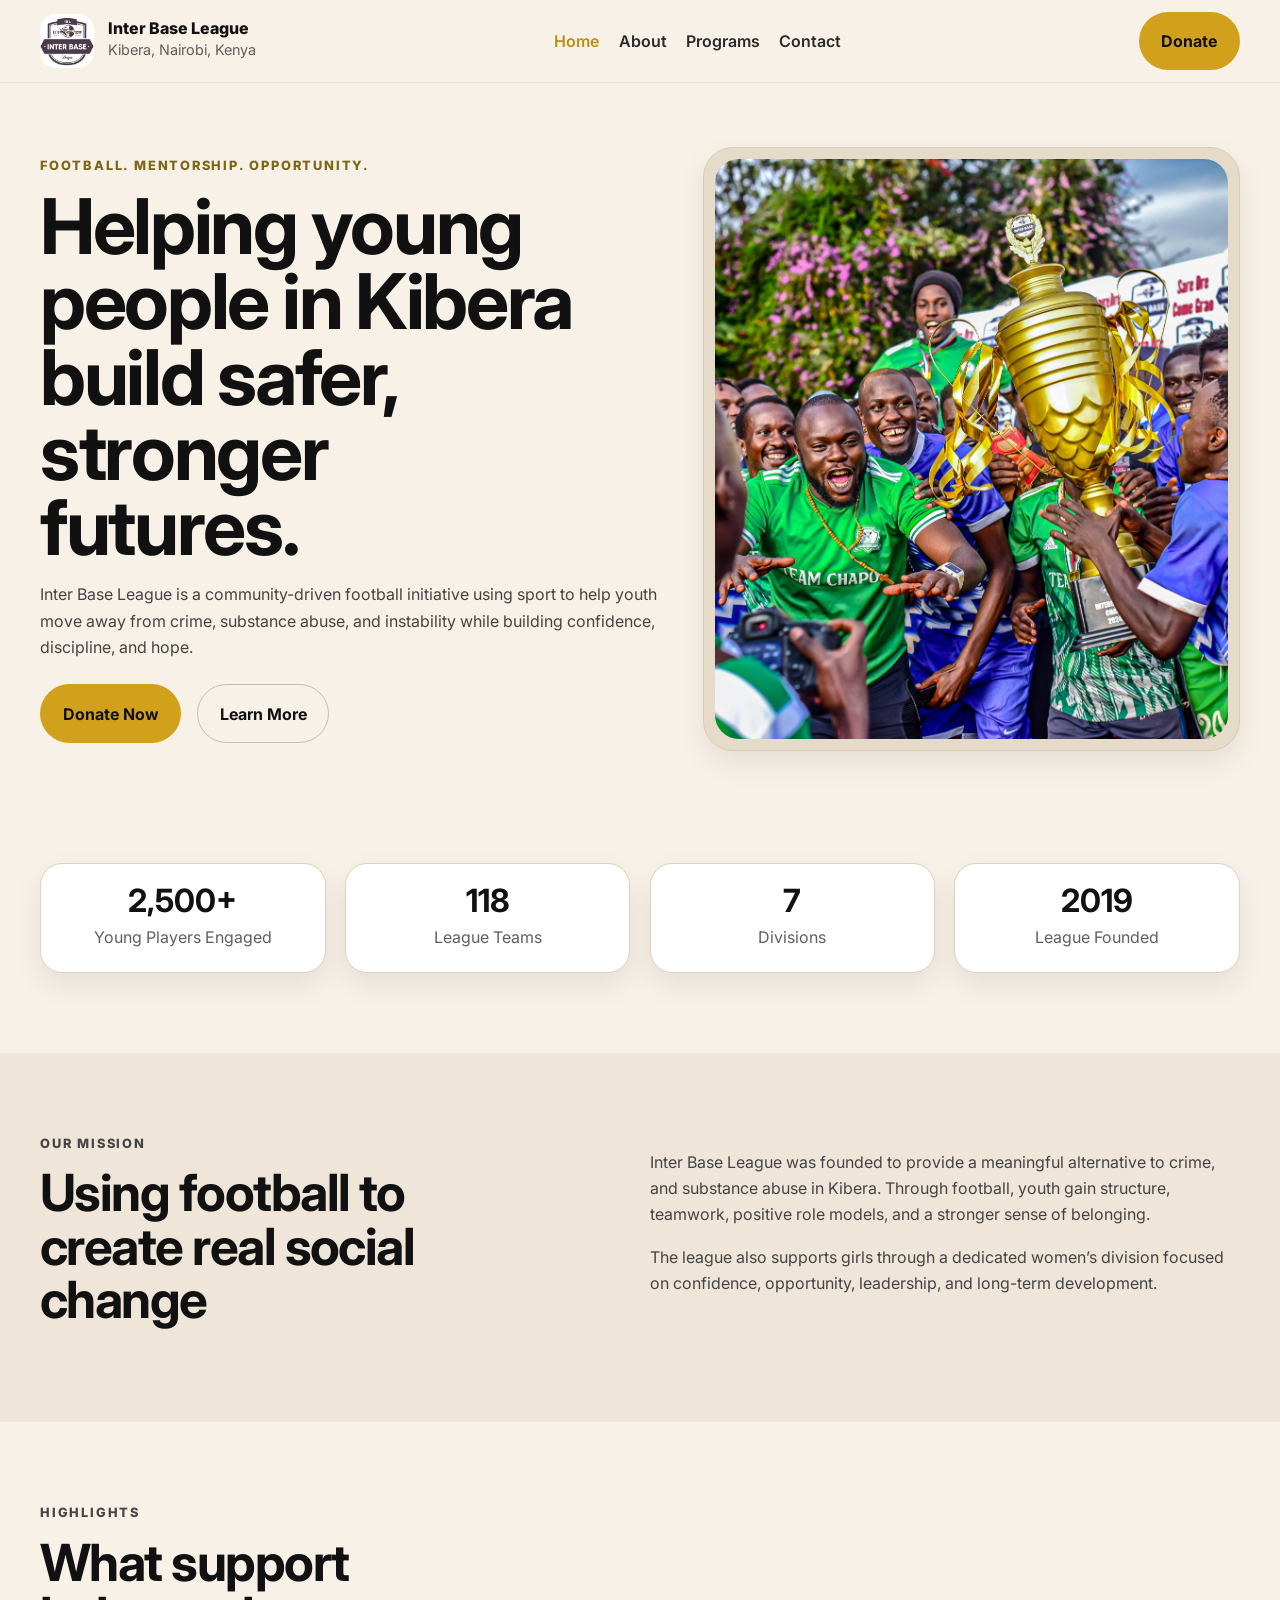
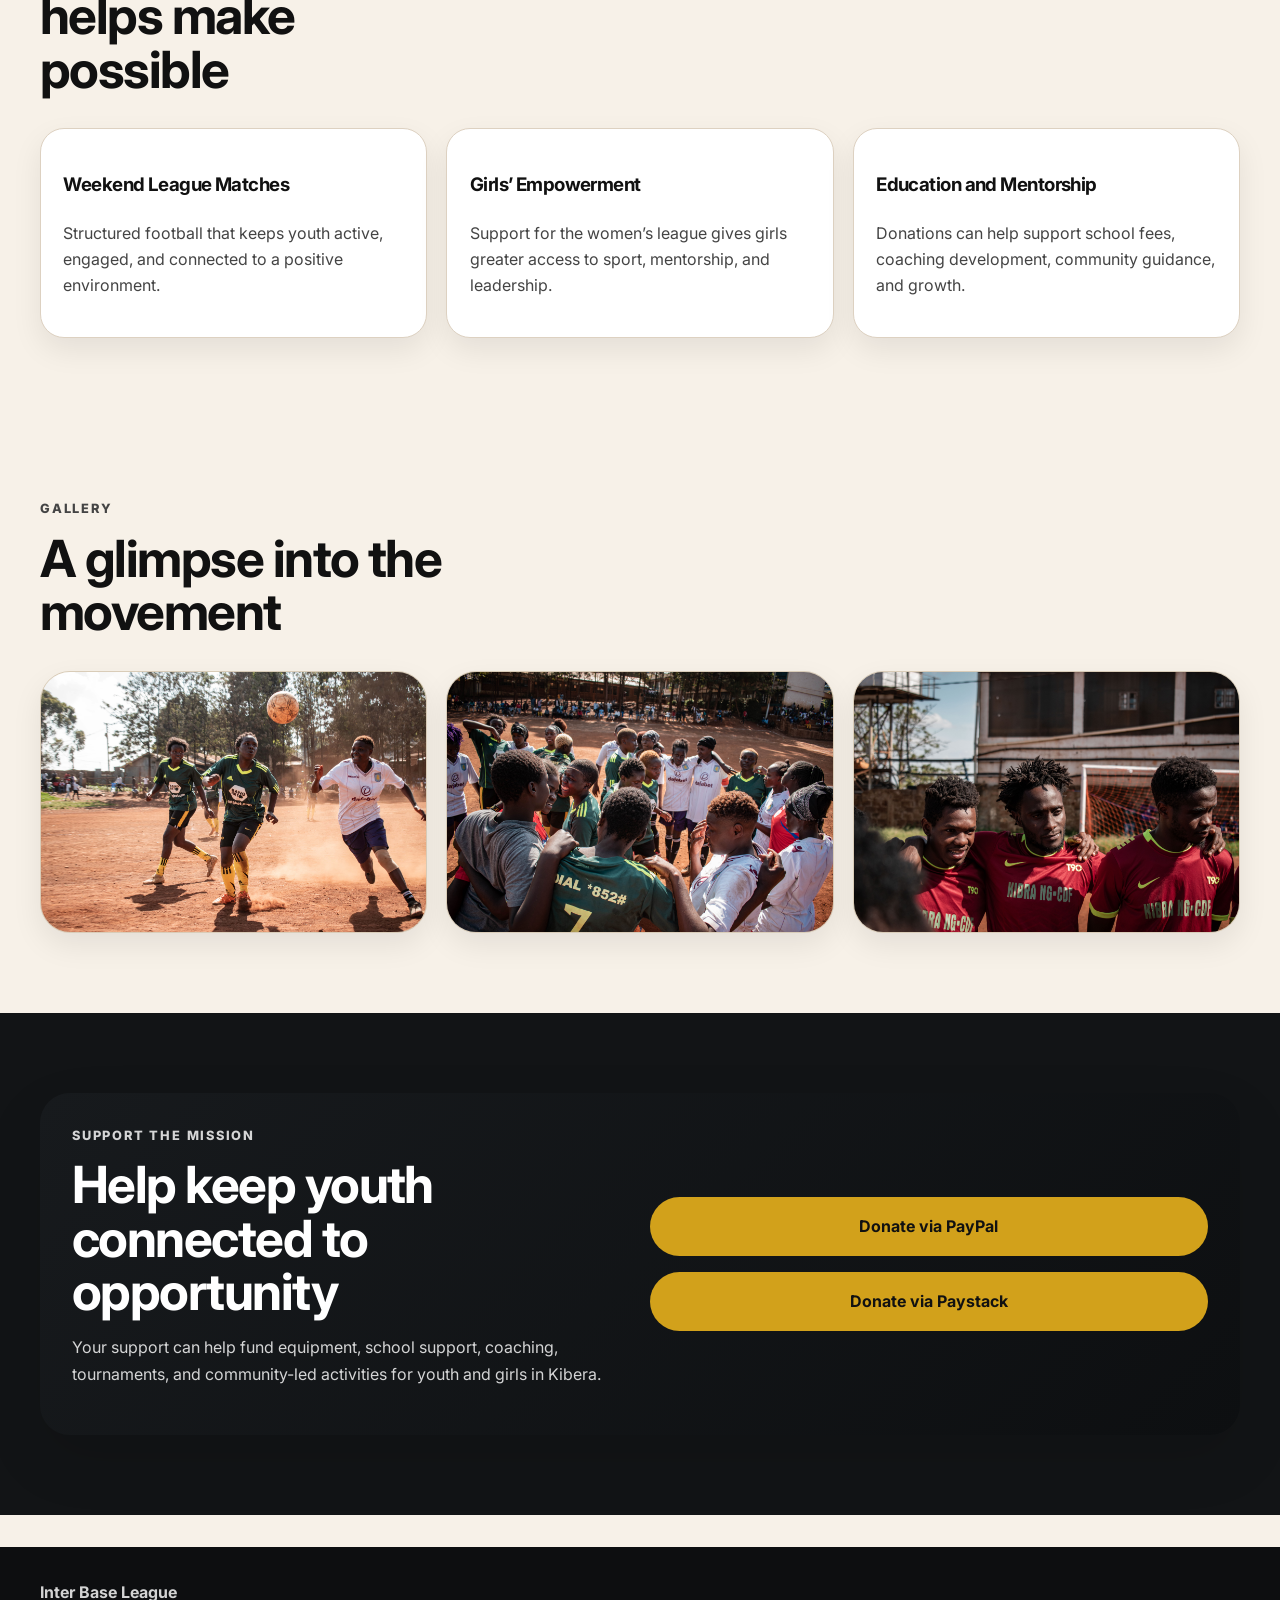
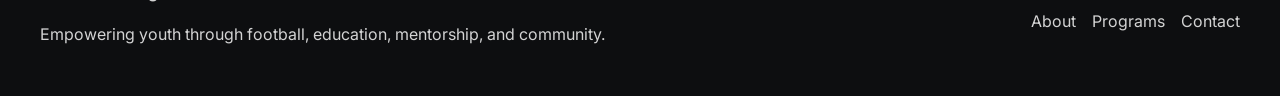
==== commit d475ce49: "Update index.html" ====
--- a/index.html
+++ b/index.html
@@ -185,7 +185,6 @@
       <div class="footer-links">
         <a href="about.html">About</a>
         <a href="programs.html">Programs</a>
-        <a href="donate.html">Donate</a>
         <a href="contact.html">Contact</a>
       </div>
     </div>
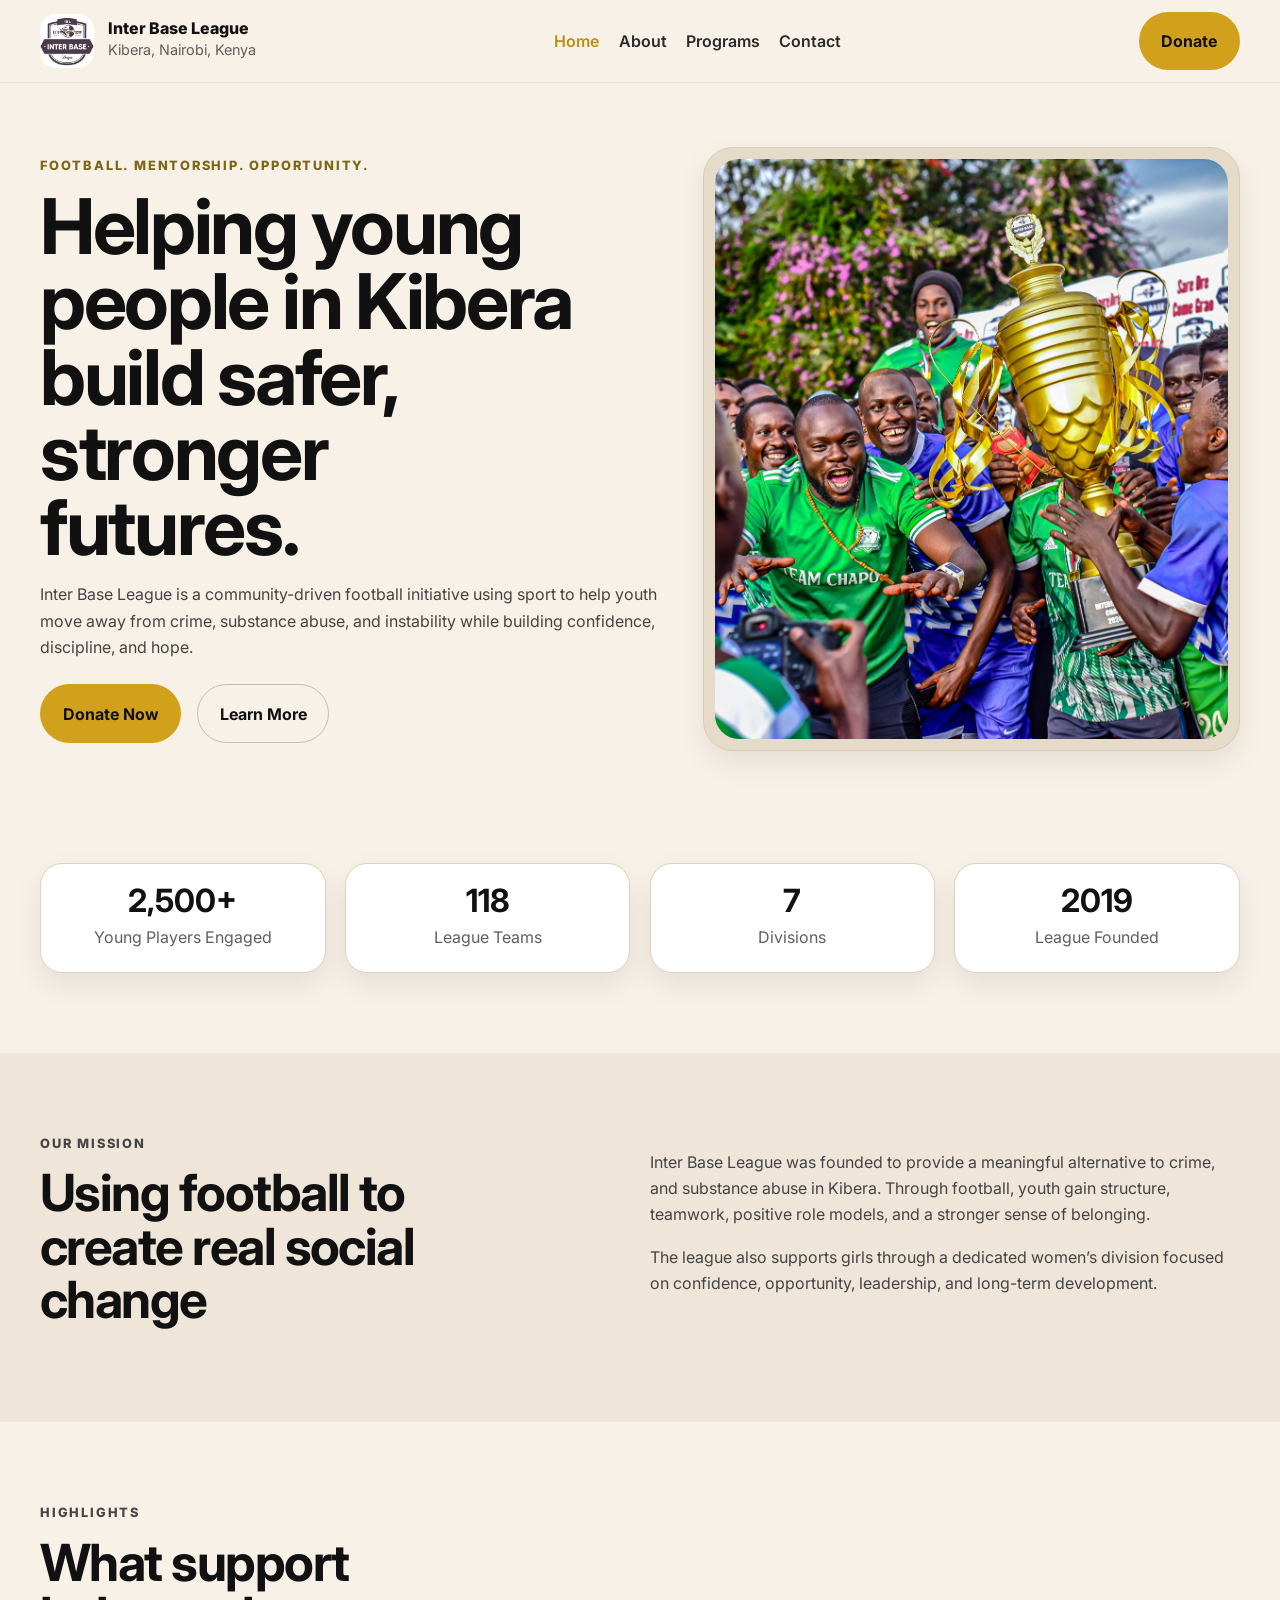
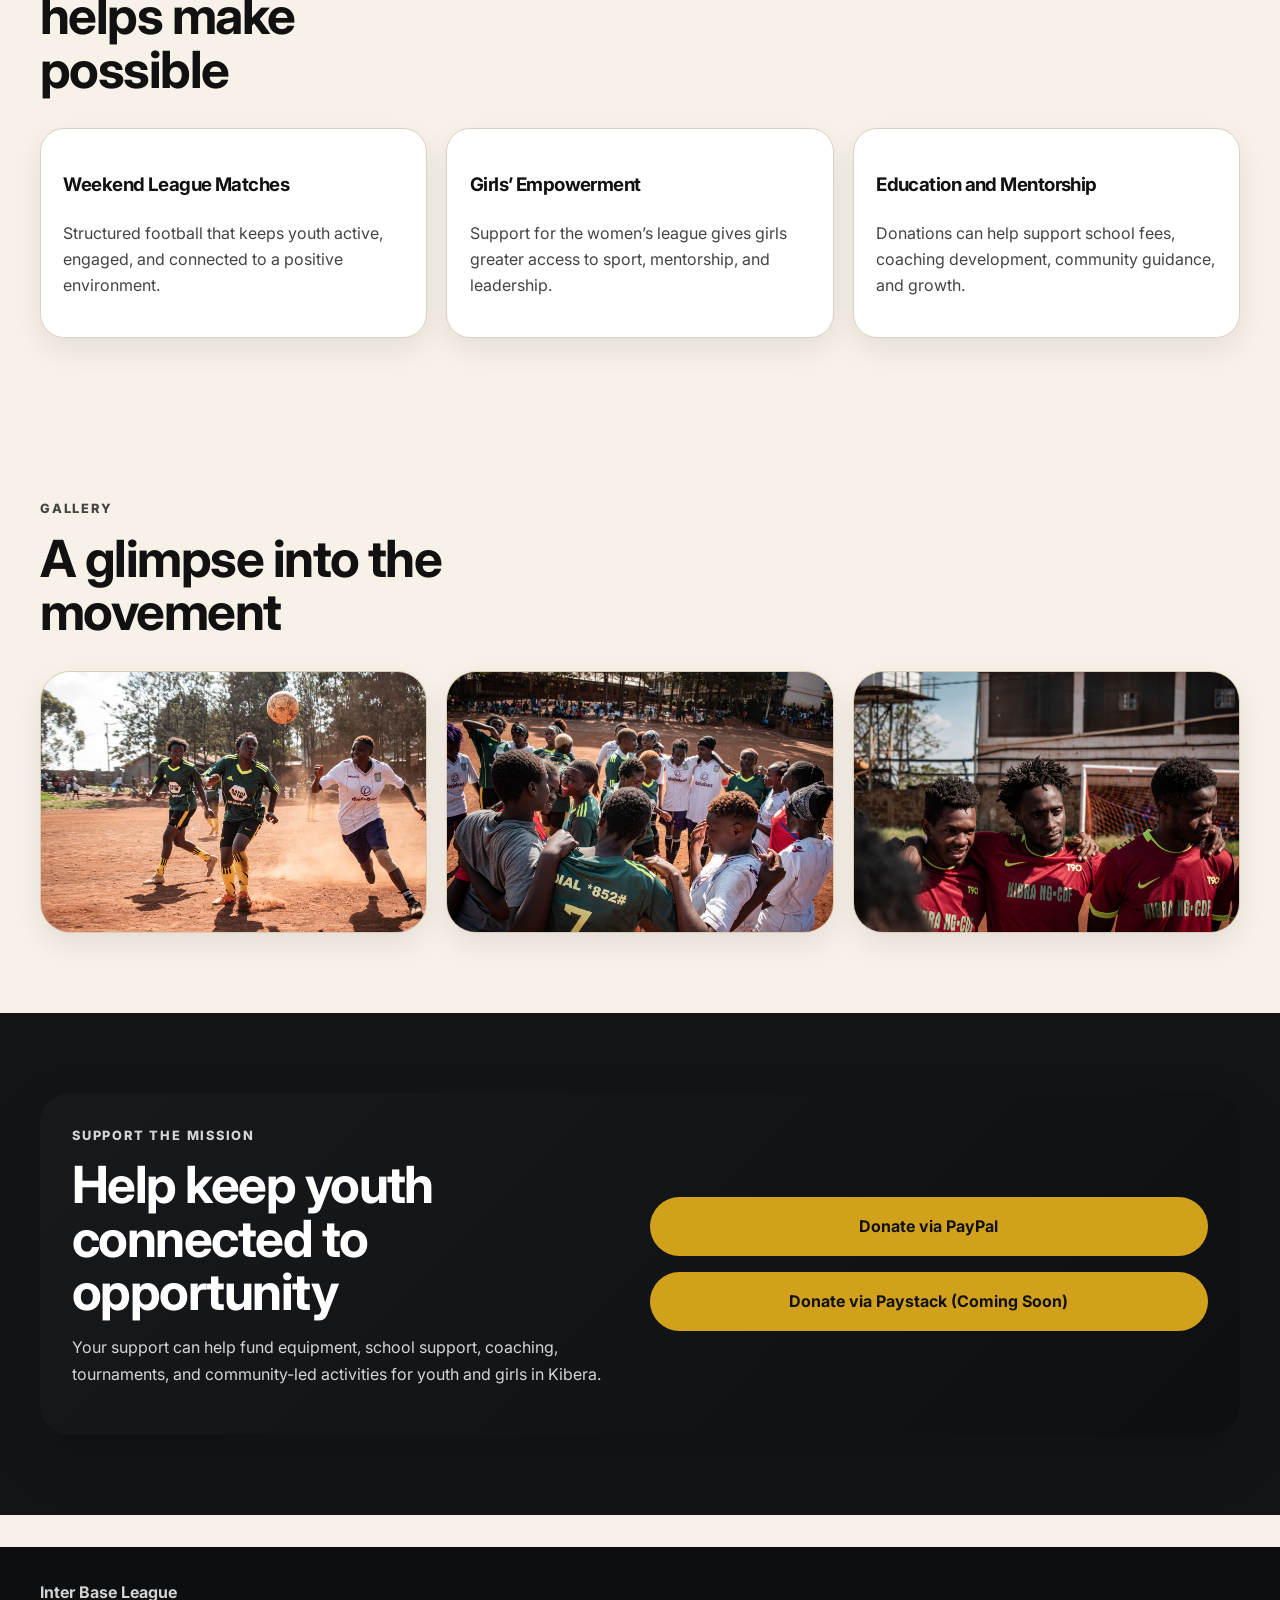
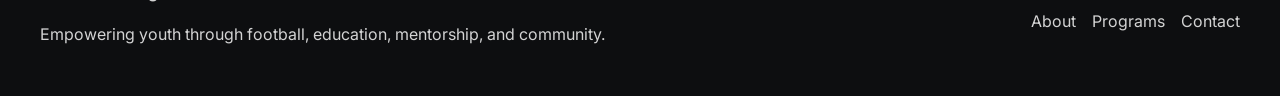
==== commit 7255aea4: "Update index.html" ====
--- a/index.html
+++ b/index.html
@@ -169,7 +169,7 @@
           </div>
           <div style="display:flex;flex-direction:column;gap:1rem;justify-content:center;">
             <a href="donate.html" class="btn btn-primary btn-block">Donate via PayPal</a>
-            <a href="donate.html" class="btn btn-primary btn-block">Donate via Paystack</a>
+            <a href="donate.html" class="btn btn-primary btn-block">Donate via Paystack (Coming Soon)</a>
           </div>
         </div>
       </div>
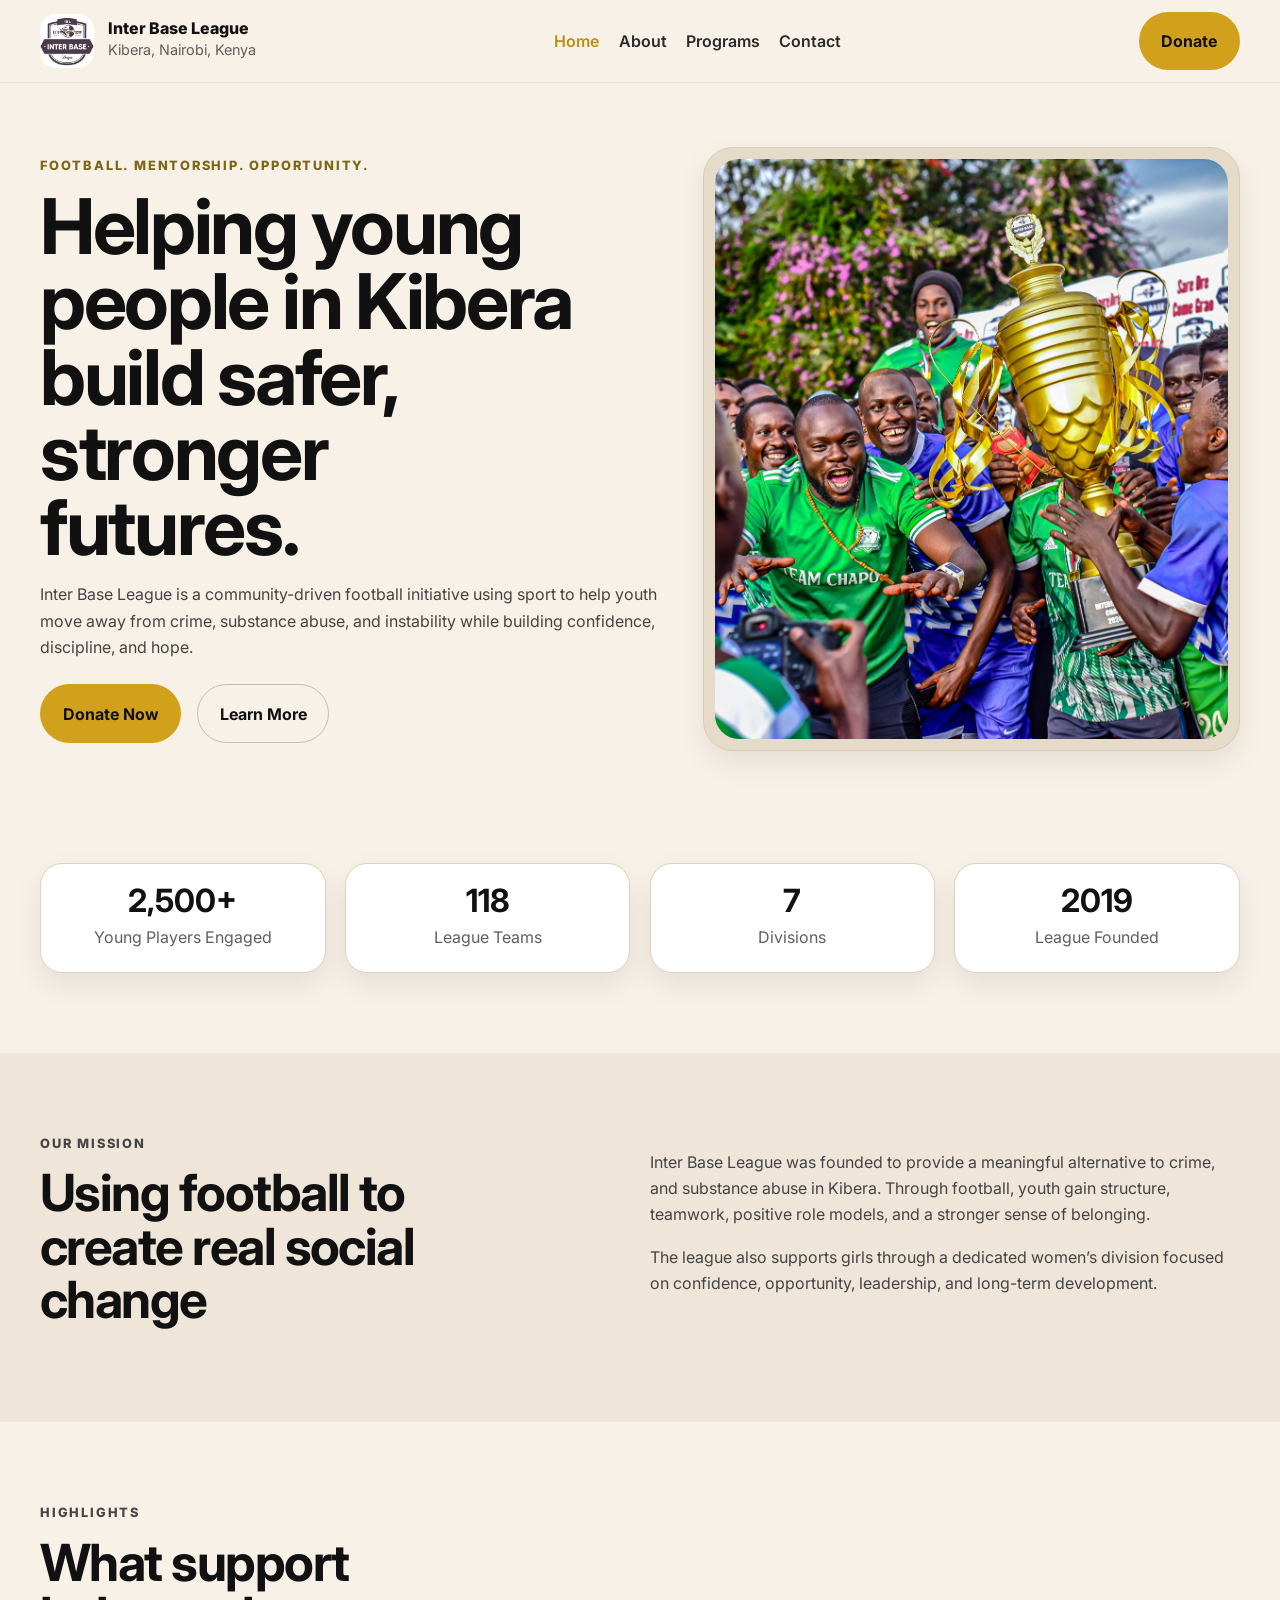
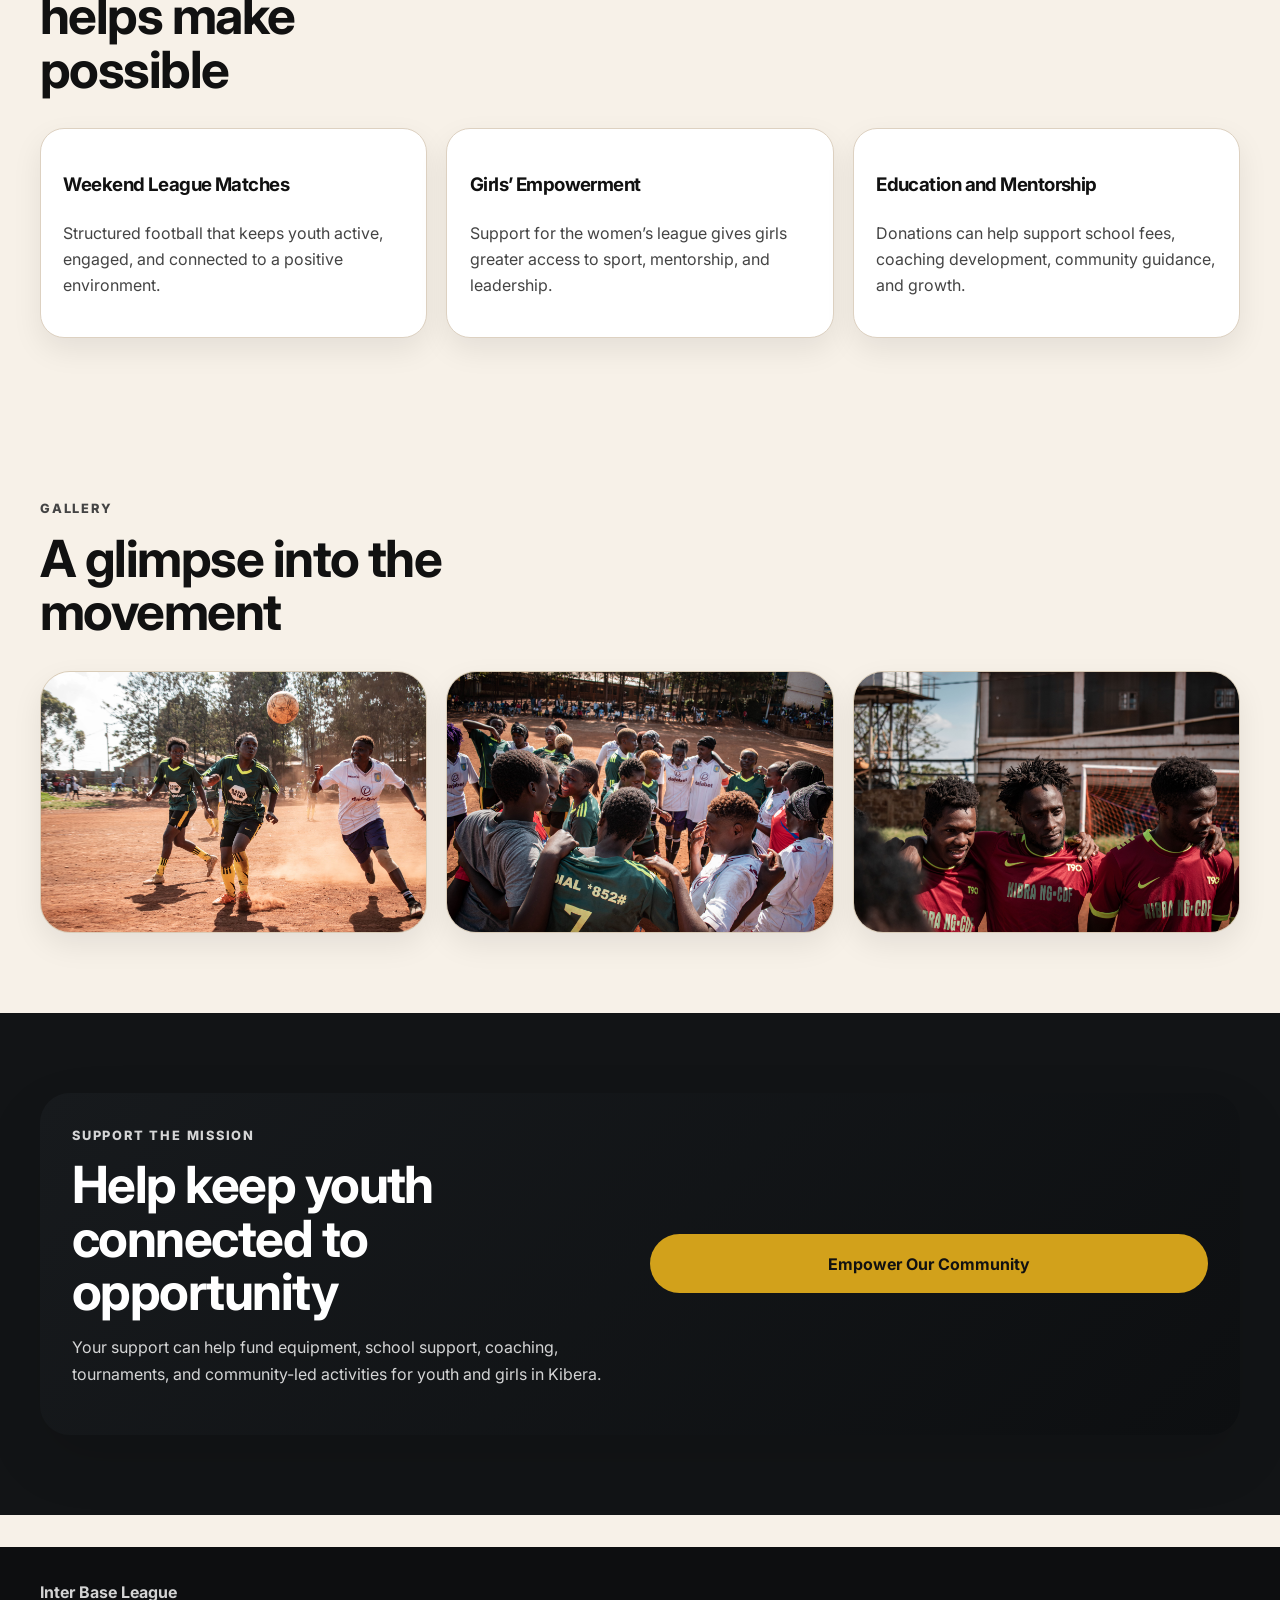
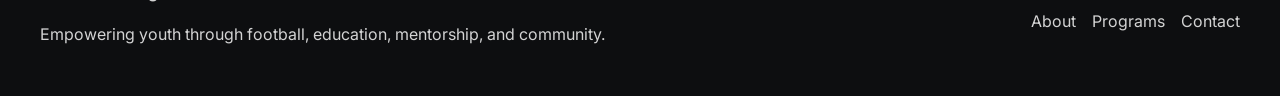
==== commit a355c9a5: "Update index.html" ====
--- a/index.html
+++ b/index.html
@@ -168,8 +168,7 @@
             </p>
           </div>
           <div style="display:flex;flex-direction:column;gap:1rem;justify-content:center;">
-            <a href="donate.html" class="btn btn-primary btn-block">Donate via PayPal</a>
-            <a href="donate.html" class="btn btn-primary btn-block">Donate via Paystack (Coming Soon)</a>
+            <a href="donate.html" class="btn btn-primary btn-block">Empower Our Community</a>
           </div>
         </div>
       </div>
